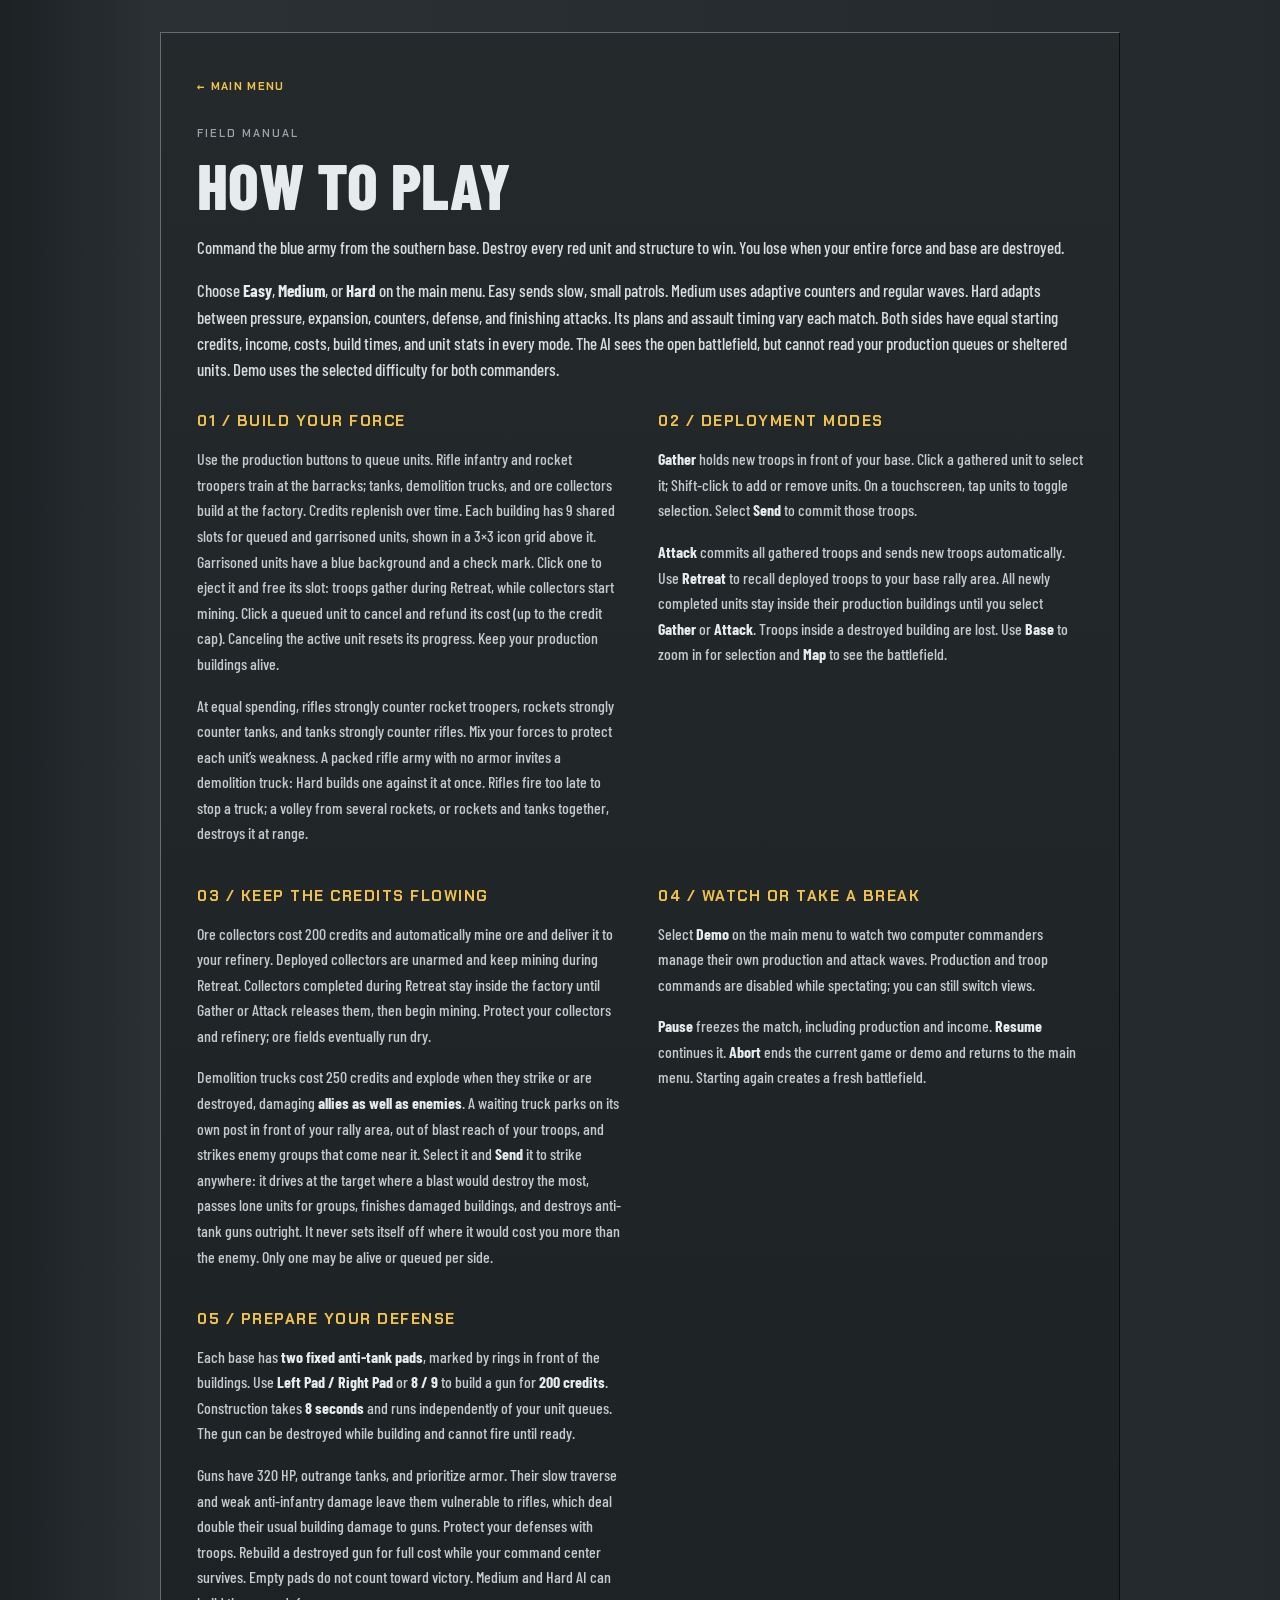
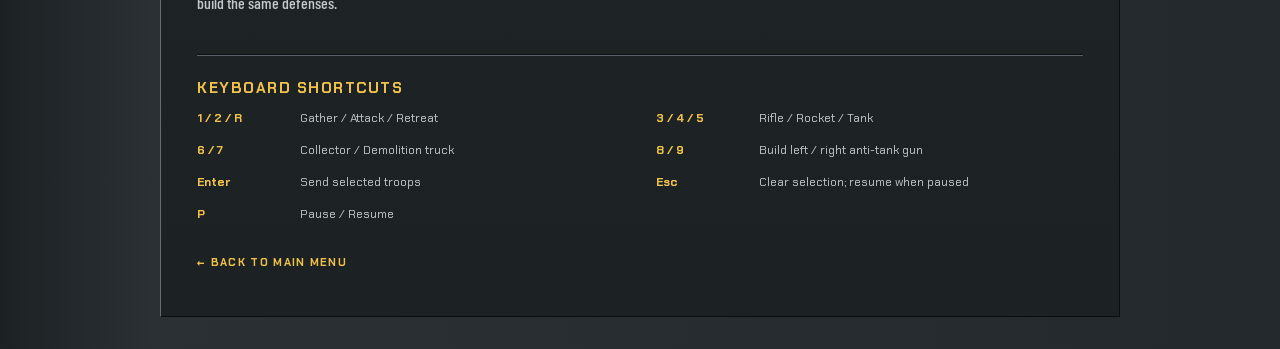
==== web/help.html @ acae5844 "Add demolition trucks and rework AI, rendering, and docs Add demolition truck logic and a truck benc" ====
<!doctype html>
<html lang="en" class="help-document">
<head>
  <meta charset="utf-8">
  <meta name="viewport" content="width=device-width, initial-scale=1">
  <meta name="theme-color" content="#0b0d0e">
  <title>How to Play — Lower Base</title>
  <link rel="icon" href="data:,">
  <link rel="preconnect" href="https://fonts.googleapis.com">
  <link rel="preconnect" href="https://fonts.gstatic.com" crossorigin>
  <link href="https://fonts.googleapis.com/css2?family=Barlow+Condensed:wght@500;600;700;800&family=Chakra+Petch:wght@500;600;700&display=swap" rel="stylesheet">
  <link rel="stylesheet" href="./style.css">
</head>
<body class="help-page">
  <main class="front-screen help-screen">
    <article class="help-card">
      <a class="back-link" href="./index.html">← MAIN MENU</a>
      <p class="eyebrow">FIELD MANUAL</p>
      <h1>HOW TO PLAY</h1>
      <p class="menu-intro">Command the blue army from the southern base. Destroy every red unit and structure to win. You lose when your entire force and base are destroyed.</p>
      <p class="menu-intro">Choose <strong>Easy</strong>, <strong>Medium</strong>, or <strong>Hard</strong> on the main menu. Easy sends slow, small patrols. Medium uses adaptive counters and regular waves. Hard adapts between pressure, expansion, counters, defense, and finishing attacks. Its plans and assault timing vary each match. Both sides have equal starting credits, income, costs, build times, and unit stats in every mode. The AI sees the open battlefield, but cannot read your production queues or sheltered units. Demo uses the selected difficulty for both commanders.</p>
      <div class="help-grid">
        <section><h2>01 / BUILD YOUR FORCE</h2><p>Use the production buttons to queue units. Rifle infantry and rocket troopers train at the barracks; tanks, demolition trucks, and ore collectors build at the factory. Credits replenish over time. Each building has 9 shared slots for queued and garrisoned units, shown in a 3×3 icon grid above it. Garrisoned units have a blue background and a check mark. Click one to eject it and free its slot: troops gather during Retreat, while collectors start mining. Click a queued unit to cancel and refund its cost (up to the credit cap). Canceling the active unit resets its progress. Keep your production buildings alive.</p><p>At equal spending, rifles strongly counter rocket troopers, rockets strongly counter tanks, and tanks strongly counter rifles. Mix your forces to protect each unit’s weakness. A packed rifle army with no armor invites a demolition truck: Hard builds one against it at once. Rifles fire too late to stop a truck; a volley from several rockets, or rockets and tanks together, destroys it at range.</p></section>
        <section><h2>02 / DEPLOYMENT MODES</h2><p><strong>Gather</strong> holds new troops in front of your base. Click a gathered unit to select it; Shift-click to add or remove units. On a touchscreen, tap units to toggle selection. Select <strong>Send</strong> to commit those troops.</p><p><strong>Attack</strong> commits all gathered troops and sends new troops automatically. Use <strong>Retreat</strong> to recall deployed troops to your base rally area. All newly completed units stay inside their production buildings until you select <strong>Gather</strong> or <strong>Attack</strong>. Troops inside a destroyed building are lost. Use <strong>Base</strong> to zoom in for selection and <strong>Map</strong> to see the battlefield.</p></section>
        <section><h2>03 / KEEP THE CREDITS FLOWING</h2><p>Ore collectors cost 200 credits and automatically mine ore and deliver it to your refinery. Deployed collectors are unarmed and keep mining during Retreat. Collectors completed during Retreat stay inside the factory until Gather or Attack releases them, then begin mining. Protect your collectors and refinery; ore fields eventually run dry.</p><p>Demolition trucks cost 250 credits and explode when they strike or are destroyed, damaging <strong>allies as well as enemies</strong>. A waiting truck parks on its own post in front of your rally area, out of blast reach of your troops, and strikes enemy groups that come near it. Select it and <strong>Send</strong> it to strike anywhere: it drives at the target where a blast would destroy the most, passes lone units for groups, finishes damaged buildings, and destroys anti-tank guns outright. It never sets itself off where it would cost you more than the enemy. Only one may be alive or queued per side.</p></section>
        <section><h2>04 / WATCH OR TAKE A BREAK</h2><p>Select <strong>Demo</strong> on the main menu to watch two computer commanders manage their own production and attack waves. Production and troop commands are disabled while spectating; you can still switch views.</p><p><strong>Pause</strong> freezes the match, including production and income. <strong>Resume</strong> continues it. <strong>Abort</strong> ends the current game or demo and returns to the main menu. Starting again creates a fresh battlefield.</p></section>
        <section><h2>05 / PREPARE YOUR DEFENSE</h2><p>Each base has <strong>two fixed anti-tank pads</strong>, marked by rings in front of the buildings. Use <strong>Left Pad / Right Pad</strong> or <strong>8 / 9</strong> to build a gun for <strong>200 credits</strong>. Construction takes <strong>8 seconds</strong> and runs independently of your unit queues. The gun can be destroyed while building and cannot fire until ready.</p><p>Guns have 320 HP, outrange tanks, and prioritize armor. Their slow traverse and weak anti-infantry damage leave them vulnerable to rifles, which deal double their usual building damage to guns. Protect your defenses with troops. Rebuild a destroyed gun for full cost while your command center survives. Empty pads do not count toward victory. Medium and Hard AI can build the same defenses.</p></section>
      </div>
      <section class="shortcut-section"><h2>KEYBOARD SHORTCUTS</h2><dl class="shortcuts">
        <div><dt>1 / 2 / R</dt><dd>Gather / Attack / Retreat</dd></div>
        <div><dt>3 / 4 / 5</dt><dd>Rifle / Rocket / Tank</dd></div>
        <div><dt>6 / 7</dt><dd>Collector / Demolition truck</dd></div>
        <div><dt>8 / 9</dt><dd>Build left / right anti-tank gun</dd></div>
        <div><dt>Enter</dt><dd>Send selected troops</dd></div>
        <div><dt>Esc</dt><dd>Clear selection; resume when paused</dd></div>
        <div><dt>P</dt><dd>Pause / Resume</dd></div>
      </dl></section>
      <a class="back-link" href="./index.html">← BACK TO MAIN MENU</a>
    </article>
  </main>
</body>
</html>
---- web/style.css ----
/* Lower Base — gunmetal command HUD.
   Bevelled steel controls, inset readouts, gold for active and credits, red for attack. */
:root{
  --ink:#e8ebed;--ink-2:#d7dcdf;--muted:#9aa3a8;--dim:#8d979c;
  --void:#0b0d0e;--well:#0d1012;--steel-hi:#646d73;--steel-lo:#59626a;
  --steel-top:#353b40;--steel-bottom:#24292c;
  --gold:#f0c24b;--gold-hi:#ffe59a;--gold-deep:#6b5520;
  --red:#c8261b;--red-hi:#ff6a55;--red-text:#ff7a6b;
  --blue:#4a8be6;--blue-text:#7fb0ff;--green:#56e06a;
  --side:linear-gradient(90deg,#1c2124,#2a3034 12%,#24292d);
  font-family:'Chakra Petch',system-ui,sans-serif;color:var(--ink);background:var(--void);font-synthesis:none;
}
*{box-sizing:border-box}
html,body{margin:0;min-width:320px;background:var(--void)}
button{font:inherit;color:inherit;cursor:pointer}
button:focus-visible,a:focus-visible{outline:2px solid var(--gold);outline-offset:2px}
[hidden]{display:none!important}
.hidden{display:none}

/* Shared surfaces */
.bevel{border:1px solid;border-color:var(--steel-hi) var(--void) var(--void) var(--steel-hi);background:linear-gradient(var(--steel-top),var(--steel-bottom));color:var(--ink-2)}
.inset{border:1px solid;border-color:var(--void) var(--steel-lo) var(--steel-lo) var(--void);background:var(--well)}
.bevel:not(:disabled):hover{border-color:var(--gold) var(--gold-deep) var(--gold-deep) var(--gold);color:var(--gold-hi)}
.bevel:disabled{opacity:.45;cursor:default}
.brand-mark{display:grid;place-items:center;width:56px;height:56px;background:var(--red);clip-path:polygon(50% 0,100% 25%,100% 75%,50% 100%,0 75%,0 25%);box-shadow:inset 0 0 0 3px #7a1710;font:800 30px/1 'Barlow Condensed',sans-serif;color:#1a0605}
.eyebrow{margin:0;font:600 11px/1 'Chakra Petch',sans-serif;letter-spacing:.18em;color:var(--muted)}

/* ---------- Main menu ---------- */
#main-menu{height:100dvh;display:grid;grid-template-columns:minmax(0,1fr) 360px;overflow:hidden}
.menu-art{position:relative;overflow:hidden;min-height:0}
.menu-art-field{position:absolute;inset:0;width:100%;height:100%}
.menu-title{position:absolute;left:72px;bottom:80px}
.menu-mark{width:64px;height:64px;font-size:32px;margin-bottom:20px;box-shadow:none}
.menu-title h1{margin:0;font:800 clamp(84px,10vw,132px)/.82 'Barlow Condensed',sans-serif;letter-spacing:.01em;color:var(--ink)}
.menu-title h1 span{color:var(--red)}
.menu-panel{padding:40px 24px;display:flex;flex-direction:column;justify-content:center;gap:10px;background:var(--side);border-left:2px solid var(--void);box-shadow:inset 1px 0 0 var(--steel-lo);overflow-y:auto}
.difficulty-picker{border:0;margin:0 0 14px;padding:0;min-width:0}
.difficulty-picker legend{padding:0;margin-bottom:8px;font:600 11px/1 'Chakra Petch',sans-serif;letter-spacing:.18em;color:var(--muted)}
.difficulty-options{display:flex;gap:4px}
.difficulty-options label{position:relative;flex:1;cursor:pointer}
.difficulty-options input{position:absolute;inset:0;z-index:1;width:100%;height:100%;margin:0;opacity:0;cursor:pointer}
.difficulty-options span{display:grid;place-items:center;height:44px;border:1px solid var(--void);background:#14181a;color:#b7bfc4;font:700 13px/1 'Chakra Petch',sans-serif;letter-spacing:.12em}
.difficulty-options input:checked+span{border-color:var(--gold);background:#2d2817;color:var(--gold-hi)}
.difficulty-options input:focus-visible+span{outline:2px solid var(--gold);outline-offset:2px}
.difficulty-options label:hover span{color:var(--gold-hi)}
#difficulty-description{min-height:36px;margin:10px 0 4px;font:500 15px/1.35 'Barlow Condensed',sans-serif;letter-spacing:.02em;color:var(--ink-2)}
#difficulty-fairness{margin:0;font-size:11px;line-height:1.5;color:var(--muted)}
.menu-actions{display:grid;gap:10px}
.menu-actions button,.menu-actions a{display:flex;align-items:center;justify-content:space-between;width:100%;height:56px;padding:0 20px;color:var(--ink);text-decoration:none;font:700 18px/1 'Chakra Petch',sans-serif;letter-spacing:.14em}
.menu-actions small{font:600 11px/1 'Chakra Petch',sans-serif;letter-spacing:.1em;color:var(--muted)}
.menu-secondary{display:grid;gap:10px}
.primary-action{border-color:var(--red-hi) #5a130e #5a130e var(--red-hi)!important;background:linear-gradient(#a3261b,#5c140e)!important;color:#fff!important}
.primary-action small{color:#ffd0c8!important}
.primary-action:not(:disabled):hover{filter:brightness(1.12)}
.menu-actions .primary-action{height:68px;font-size:22px}
.menu-actions button:disabled{cursor:wait}
.menu-status{min-height:16px;margin:12px 0 0;font-size:11px;letter-spacing:.08em;color:var(--muted)}

/* ---------- In-game HUD: desktop ---------- */
#app{height:100dvh;display:grid;overflow:hidden;background:var(--side);
  grid-template-columns:minmax(0,1fr) 8px 192px 8px;
  grid-template-rows:auto auto auto auto auto auto minmax(0,1fr);
  grid-template-areas:"field . top ." "field . radar ." "field . forces ." "field . credits ." "field . build ." "field . econ ." "field . emblem .";
  row-gap:8px}
.battlefield{grid-area:field;grid-row:1/-1;position:relative;min-width:0;min-height:0;overflow:hidden;background:#39402f;border-right:2px solid var(--void);box-shadow:1px 0 0 var(--steel-lo)}
.battlefield canvas{display:block;width:100%;height:100%}
#scene{position:absolute;inset:0}
.scene-vignette{position:absolute;inset:0;pointer-events:none;box-shadow:inset 0 0 80px rgba(0,0,0,.5)}
.hud-status,.spectator-note{position:absolute;z-index:3;left:20px;top:16px;margin:0;padding:6px 10px;background:rgba(8,10,11,.72);border-left:3px solid var(--gold);font:700 13px/1 'Chakra Petch',sans-serif;letter-spacing:.14em;color:var(--gold-hi);pointer-events:none}
.spectator-note span{display:block;margin-top:5px;font:500 11px/1.4 'Chakra Petch',sans-serif;letter-spacing:.02em;color:var(--muted)}
.hud-status:not([hidden])~.spectator-note{top:52px}

.sidebar-top{grid-area:top;display:flex;gap:4px;margin-top:6px}
.sidebar-top button{height:28px}
.icon-button{width:44px;flex:none;display:grid;place-items:center}
#abort{flex:1;font:700 11px/1 'Chakra Petch',sans-serif;letter-spacing:.14em}

.radar{grid-area:radar;position:relative;height:180px;box-shadow:inset 0 0 0 3px #1a1f22}
.radar canvas{display:block;width:100%;height:100%}
.view-switch{position:absolute;right:4px;bottom:4px;display:flex;gap:2px}
.view-switch button{height:22px;padding:0 7px;border:1px solid var(--steel-lo);background:#14181a;color:#b7bfc4;font:700 10px/1 'Chakra Petch',sans-serif;letter-spacing:.1em}
.view-switch button.active{border-color:var(--gold);background:#2d2817;color:var(--gold-hi)}
.view-switch button:not(.active):hover{color:var(--gold-hi)}

.forces{grid-area:forces;display:grid;grid-template-columns:28px minmax(0,1fr) 22px;align-items:center;gap:4px 6px}
.force-count{font:700 16px/1 'Barlow Condensed',sans-serif;text-align:right}
.force-count.friendly{color:var(--blue-text)}.force-count.hostile{color:var(--red-text)}
.force-bar{height:8px}
.force-bar span{display:block;height:100%;width:100%;background:var(--blue)}
.force-bar.hostile span{background:#d4342a}
.force-structures{font:600 12px/1 'Barlow Condensed',sans-serif;color:var(--muted)}

.credits-row{grid-area:credits;height:44px;padding:0 10px;display:flex;align-items:center;justify-content:space-between}
.credits{display:flex;align-items:center;gap:6px;color:var(--gold)}
#credits{font:700 28px/1 'Barlow Condensed',sans-serif;letter-spacing:.03em}
#clock{font:600 13px/1 'Barlow Condensed',sans-serif;letter-spacing:.06em;color:var(--muted)}

/* Build cameos */
.build-grid{grid-area:build;display:grid;grid-template-columns:repeat(2,minmax(0,1fr));gap:4px}
.cameo{position:relative;height:84px;padding:0;border:1px solid;border-color:var(--void) var(--steel-lo) var(--steel-lo) var(--void);background:radial-gradient(circle at 50% 40%,#1e262b,#0b0e10 75%);color:var(--ink);overflow:hidden;touch-action:manipulation}
.cameo:not(:disabled):hover{border-color:var(--gold)}
.cameo:not(:disabled):active{transform:translateY(1px)}
.cameo:disabled{cursor:default}
.cameo:disabled .cameo-icon{filter:grayscale(.7) brightness(.55)}
.cameo:disabled .cameo-name,.cameo:disabled .cameo-cost{opacity:.55}
.cameo-icon{position:absolute;left:50%;top:8px;width:48px;height:48px;margin-left:-24px;filter:drop-shadow(2px 2px 0 #050708)}
.cameo-name{position:absolute;left:5px;bottom:4px;font:700 11px/1 'Chakra Petch',sans-serif;letter-spacing:.06em}
.cameo-cost{position:absolute;right:5px;bottom:4px;font:700 13px/1 'Barlow Condensed',sans-serif;color:var(--gold)}
.cameo-key{position:absolute;left:5px;top:4px;font:600 10px/1 'Chakra Petch',sans-serif;color:var(--muted)}
.cameo-badge{position:absolute;right:4px;top:4px;min-width:18px;height:18px;padding:0 4px;background:var(--red);color:#fff;font:700 12px/18px 'Barlow Condensed',sans-serif;text-align:center}
.cameo-flag{position:absolute;right:4px;top:4px;font:700 10px/1 'Chakra Petch',sans-serif;letter-spacing:.04em;color:var(--red-text)}
.cameo-badge:not([hidden])+.cameo-flag{top:26px}
.cameo-progress{position:absolute;inset:0;display:none;background:conic-gradient(transparent 0 calc(var(--progress,0) * 100%),rgba(5,7,8,.72) 0 100%);pointer-events:none}
.cameo.is-building .cameo-progress{display:block}
.cameo.is-building{border-color:var(--gold) var(--gold-deep) var(--gold-deep) var(--gold)}
.cameo.online .cameo-cost{font:700 10px/1 'Chakra Petch',sans-serif;letter-spacing:.08em;color:var(--green)}
.cameo.online:disabled .cameo-icon{filter:drop-shadow(2px 2px 0 #050708)}
.cameo.online:disabled .cameo-name,.cameo.online:disabled .cameo-cost,.cameo.is-building:disabled .cameo-name,.cameo.is-building:disabled .cameo-cost{opacity:1}
.cameo-blank{height:84px;background:repeating-linear-gradient(135deg,#0d1012 0 6px,#14181b 6px 12px)}

.economy{grid-area:econ;margin:0;font:600 10px/1.4 'Chakra Petch',sans-serif;letter-spacing:.06em;color:var(--muted)}
.emblem{grid-area:emblem;min-height:0;margin:0 -8px;display:flex;flex-direction:column;align-items:center;justify-content:center;gap:10px;overflow:hidden;border-top:1px solid var(--void);box-shadow:inset 0 1px 0 var(--steel-lo);background:repeating-linear-gradient(0deg,#22272a 0 3px,#1a1e21 3px 6px)}
.match-label{font:600 10px/1 'Chakra Petch',sans-serif;letter-spacing:.14em;color:var(--muted);text-align:center}

/* Orders bar floats over the bottom of the battlefield */
.orders-bar{grid-area:field;align-self:end;justify-self:center;z-index:3;margin-bottom:16px;display:flex;align-items:center;gap:4px;padding:4px;box-shadow:0 6px 24px rgba(0,0,0,.55)}
.orders-bar:hover{border-color:var(--steel-hi) var(--void) var(--void) var(--steel-hi)}
.mode-switch{display:flex;gap:4px}
.cmd{height:44px;padding:0 16px;display:flex;align-items:center;justify-content:center;gap:8px;font:700 14px/1 'Chakra Petch',sans-serif;letter-spacing:.08em;touch-action:manipulation}
.cmd small{font:600 10px/1 'Chakra Petch',sans-serif;color:var(--dim)}
.cmd.active{border-color:var(--gold) var(--gold-deep) var(--gold-deep) var(--gold);background:linear-gradient(#4a4128,#2d2817);color:var(--gold-hi)}
.cmd.atk.active{border-color:var(--red-hi) #5a130e #5a130e var(--red-hi);background:linear-gradient(#7a1d15,#47110c);color:#fff}
.cmd.active:disabled{opacity:.7}
.cmd.send:not(:disabled){padding:0 20px;border-color:var(--red-hi) #5a130e #5a130e var(--red-hi);background:linear-gradient(#7a1d15,#47110c);color:#fff}
.cmd.send:not(:disabled) small{color:#ffb4a8}
.cmd.send:not(:disabled):hover{filter:brightness(1.15);color:#fff}
.orders-sep{width:1px;height:32px;margin:0 6px;background:var(--void);box-shadow:1px 0 0 var(--steel-lo)}
.selection-count{height:42px;min-width:56px;padding:0 10px;display:flex;align-items:center;justify-content:center;gap:6px;color:var(--green)}
#selected-count{font:700 22px/1 'Barlow Condensed',sans-serif}

/* Demo: no commands to give */
.demo-mode .orders-bar{display:none}
.demo-mode .build-grid{opacity:.6}

/* Overlays */
.overlay{position:absolute;z-index:5;inset:0;display:grid;place-items:center;padding:16px;overflow-y:auto;background:rgba(8,10,11,.78);text-align:center}
.overlay.hidden{display:none}
.overlay-card,.pause-card{width:min(100%,340px);padding:28px;display:grid;gap:10px;border:1px solid;border-color:var(--steel-hi) var(--void) var(--void) var(--steel-hi);background:var(--side);box-shadow:0 24px 80px rgba(0,0,0,.6)}
.overlay-card h2{margin:0 0 8px;font:800 56px/.9 'Barlow Condensed',sans-serif;letter-spacing:.03em;color:var(--ink)}
.overlay-card button{height:52px;font:700 16px/1 'Chakra Petch',sans-serif;letter-spacing:.14em}
.pause-screen{position:fixed;inset:0;z-index:20;display:grid;place-items:center;padding:20px;overflow-y:auto;background:rgba(8,10,11,.86)}
.pause-card{text-align:left}
.pause-card h2{margin:4px 0 12px;font:800 64px/1 'Barlow Condensed',sans-serif;color:var(--ink)}
#debug-actions{display:grid;gap:8px}
#debug-actions button{height:44px;border:1px solid;border-color:var(--steel-hi) var(--void) var(--void) var(--steel-hi);background:linear-gradient(var(--steel-top),var(--steel-bottom));color:var(--ink-2);font:700 12px/1 'Chakra Petch',sans-serif;letter-spacing:.1em}
#debug-status{font-size:11px;line-height:1.5;margin:4px 0 0;color:var(--muted)}#debug-status:empty{display:none}
#debug-copy-fallback{width:100%;resize:vertical;font:10px/1.4 monospace;background:var(--well);color:var(--ink);border:1px solid var(--steel-lo)}

/* Production queues anchored to their buildings, in reading order. */
.building-queues{position:absolute;inset:0;z-index:2;pointer-events:none}
.building-queue{position:absolute;display:grid;grid-template-columns:repeat(3,28px);gap:3px;transform:translate(-50%,calc(-100% - 6px))}
.queue-unit{position:relative;width:28px;height:28px;padding:4px;border:1px solid;border-color:var(--steel-hi) var(--void) var(--void) var(--steel-hi);background:linear-gradient(#353b40ee,#1d2225ee);color:var(--ink);box-shadow:0 2px 4px #0006;pointer-events:auto;touch-action:manipulation;overflow:hidden}
.queue-unit svg{display:block;width:100%;height:100%;fill:none;stroke:currentColor;stroke-width:1.8;stroke-linecap:round;stroke-linejoin:round;pointer-events:none}
.queue-unit.is-building{border-color:var(--gold) var(--gold-deep) var(--gold-deep) var(--gold);color:var(--gold-hi);background:linear-gradient(#4a4128ee,#2d2817ee)}
.queue-unit.is-garrisoned{border-color:#9bc6ff #1f3554 #1f3554 #9bc6ff;color:#f1f7ff;background:#2c4f80}
.queue-unit.is-garrisoned::after{content:'✓';position:absolute;right:1px;bottom:0;font:700 9px/1 sans-serif;color:#e1f3ff;pointer-events:none}
.queue-unit:not(:disabled):hover,.queue-unit:focus-visible{border-color:var(--red-hi);background:#5c140e;color:#fff}
.queue-unit.is-garrisoned:not(:disabled):hover,.queue-unit.is-garrisoned:focus-visible{border-color:#c3e3ff;background:#427bc7;color:#fff}
.queue-unit:not(:disabled):active{transform:scale(.94)}
.queue-unit:disabled{cursor:default}
.queue-progress{display:none;position:absolute;bottom:1px;left:2px;right:2px;height:3px;background:var(--gold);transform:scaleX(var(--progress,0));transform-origin:left}
.is-building .queue-progress{display:block}

/* Shorter desktop windows: tighten the sidebar so every cameo stays on screen. */
@media (min-width:701px) and (max-height:820px){
  #app{row-gap:6px}
  .radar{height:140px}
  .cameo,.cameo-blank{height:70px}
  .cameo-icon{top:5px;width:40px;height:40px;margin-left:-20px}
}
@media (min-width:701px) and (max-height:680px){
  .radar{height:112px}
  .cameo,.cameo-blank{height:60px}
  .cameo-icon{top:4px;width:34px;height:34px;margin-left:-17px}
  .economy{display:none}
  .credits-row{height:36px}#credits{font-size:24px}
}

/* ---------- Phone portrait: header, map, orders, scrolling cameo strip ---------- */
@media (max-width:700px){
  html,body{height:100%;overflow:hidden}
  #main-menu{grid-template-columns:none;grid-template-rows:minmax(0,1fr) auto}
  .menu-title{left:24px;bottom:28px}
  .menu-mark{width:44px;height:44px;font-size:22px;margin-bottom:14px}
  .menu-title h1{font-size:84px}
  .menu-panel{padding:16px 16px max(24px,env(safe-area-inset-bottom));gap:8px;border-left:0;border-top:2px solid var(--void);box-shadow:inset 0 1px 0 var(--steel-lo);background:linear-gradient(#2a3034,#1c2124)}
  .difficulty-picker{margin-bottom:6px}
  #difficulty-description{min-height:0;font-size:14px;margin:8px 0 2px}
  #difficulty-fairness{display:none}
  .menu-actions{gap:8px}
  .menu-actions button,.menu-actions a{height:54px;padding:0 18px;font-size:16px}
  .menu-actions .primary-action{height:62px;font-size:20px}
  .menu-secondary{grid-template-columns:repeat(2,minmax(0,1fr));gap:8px}
  .menu-secondary button,.menu-secondary a{justify-content:center}
  .menu-secondary small{display:none}
  .menu-status{margin-top:4px}

  #app{background:linear-gradient(#2a3034,#1c2124);
    grid-template-columns:44px auto minmax(0,1fr) auto;
    grid-template-rows:44px minmax(0,1fr) auto auto;
    grid-template-areas:"top credits forces clock" "field field field field" "orders orders orders orders" "build build build build";
    row-gap:0}
  .battlefield{grid-row:2;border-right:0;box-shadow:none;border-top:1px solid var(--void);border-bottom:2px solid var(--void)}
  .battlefield canvas{touch-action:none}
  .scene-vignette{box-shadow:inset 0 0 40px rgba(0,0,0,.45)}
  .hud-status,.spectator-note{left:8px;top:8px;padding:5px 8px;font-size:11px;letter-spacing:.12em}
  .hud-status:not([hidden])~.spectator-note{top:40px}
  .sidebar-top{margin:0}
  .sidebar-top .icon-button{height:44px;border-width:0 1px 0 0}
  #abort{display:none}
  .credits-row{display:contents}
  .credits{grid-area:credits;padding:0 8px}
  #credits{font-size:24px}
  #clock{grid-area:clock;align-self:center;padding:0 12px 0 10px;font-size:15px}
  .forces{grid-area:forces;display:flex;justify-content:flex-end;align-items:center;gap:10px}
  .force-bar,.force-structures{display:none}
  .force-count{font-size:15px}
  .radar{grid-area:field;justify-self:end;align-self:start;z-index:3;width:104px;height:96px;margin:8px 8px 0 0;box-shadow:0 4px 16px rgba(0,0,0,.5),inset 0 0 0 2px #1a1f22}
  .view-switch{top:calc(100% + 4px);bottom:auto;right:-1px;left:-1px}
  .view-switch button{flex:1;height:32px;font-size:11px;background:linear-gradient(var(--steel-top),var(--steel-bottom));border-color:var(--steel-hi) var(--void) var(--void) var(--steel-hi)}
  .view-switch button.active{background:#2d2817;border-color:var(--gold)}
  .orders-bar{grid-area:orders;justify-self:stretch;margin:0;padding:6px 6px 0;display:grid;grid-template-columns:repeat(3,minmax(0,1fr)) auto minmax(0,1.25fr);border:0;background:none;box-shadow:none}
  .mode-switch{display:contents}
  .orders-sep{display:none}
  .cmd{height:50px;padding:0;font-size:13px;letter-spacing:.06em}
  .cmd small{display:none}
  .cmd.send:not(:disabled){padding:0}
  .selection-count{height:50px;min-width:44px;padding:0 6px}
  #selected-count{font-size:20px}
  .build-grid{grid-area:build;display:flex;gap:4px;padding:6px 6px max(22px,env(safe-area-inset-bottom));overflow-x:auto;scrollbar-width:none;overscroll-behavior-x:contain}
  .build-grid::-webkit-scrollbar{display:none}
  .cameo{flex:none;width:76px;height:76px}
  .cameo-icon{top:6px;width:40px;height:40px;margin-left:-20px}
  .cameo-name{left:4px;font-size:10px;letter-spacing:0}
  .cameo-cost{right:4px;font-size:12px}
  .cameo-key,.cameo-blank,.economy,.emblem{display:none}
  .demo-mode .build-grid{display:none}
}

/* ---------- Phone landscape: map left with overlays, narrow cameo sidebar ---------- */
@media (max-height:520px) and (orientation:landscape){
  html,body{height:100%;overflow:hidden}
  #main-menu{grid-template-columns:minmax(0,1fr) 300px;grid-template-rows:none}
  .menu-title{left:28px;bottom:24px}
  .menu-title h1{font-size:72px}
  .menu-mark{display:none}
  .menu-panel{padding:12px 16px;gap:6px;border-top:0;border-left:2px solid var(--void);box-shadow:inset 1px 0 0 var(--steel-lo);background:var(--side)}
  .difficulty-picker{margin-bottom:4px}
  #difficulty-description{min-height:0;font-size:13px;margin:6px 0 0}
  #difficulty-fairness{display:none}
  .menu-actions{gap:6px}
  .menu-actions button,.menu-actions a{height:44px;font-size:15px}
  .menu-actions .primary-action{height:50px;font-size:18px}
  .menu-secondary{grid-template-columns:repeat(2,minmax(0,1fr));gap:6px}
  .menu-secondary button,.menu-secondary a{justify-content:center}
  .menu-secondary small{display:none}

  #app{background:var(--side);
    grid-template-columns:minmax(0,1fr) 6px 164px 6px;
    grid-template-rows:auto auto auto minmax(0,1fr);
    grid-template-areas:"field . credits ." "field . forces ." "field . build ." "field . econ .";
    row-gap:6px}
  .battlefield{grid-row:1/-1;border-top:0;border-bottom:0;border-right:2px solid var(--void);box-shadow:1px 0 0 var(--steel-lo)}
  .hud-status,.spectator-note{left:160px;top:8px}
  .hud-status:not([hidden])~.spectator-note{top:40px}
  .sidebar-top{grid-area:field;justify-self:start;align-self:start;z-index:3;margin:8px 0 0 8px}
  .sidebar-top .icon-button{height:44px;border-width:1px}
  #abort{display:none}
  .radar{grid-area:field;justify-self:start;align-self:start;z-index:3;width:96px;height:80px;margin:8px 0 0 58px;box-shadow:0 4px 16px rgba(0,0,0,.5)}
  .view-switch{top:calc(100% + 4px);bottom:auto;left:-1px;right:-1px}
  .view-switch button{flex:1;height:32px;font-size:11px;background:linear-gradient(var(--steel-top),var(--steel-bottom));border-color:var(--steel-hi) var(--void) var(--void) var(--steel-hi)}
  .view-switch button.active{background:#2d2817;border-color:var(--gold)}
  .credits-row{display:flex;grid-area:credits;height:36px;margin-top:6px;padding:0 8px}
  .credits{padding:0}
  #credits{font-size:22px}
  #clock{padding:0;font-size:13px}
  .forces{display:flex;justify-content:flex-start;align-items:center;gap:10px;grid-area:forces}
  .force-bar,.force-structures{display:none}
  .force-count{font-size:14px}
  .orders-bar{grid-area:field;align-self:end;justify-self:start;margin:0 0 8px 8px;padding:3px;display:flex;border:1px solid;border-color:var(--steel-hi) var(--void) var(--void) var(--steel-hi);background:linear-gradient(var(--steel-top),var(--steel-bottom));box-shadow:0 6px 20px rgba(0,0,0,.55)}
  .mode-switch{display:flex}
  .orders-sep{display:none}
  .cmd{height:44px;padding:0 12px;font-size:13px;letter-spacing:.06em}
  .cmd small{display:none}
  .cmd.send:not(:disabled){padding:0 14px}
  .selection-count{height:44px;min-width:44px;padding:0 6px}
  #selected-count{font-size:19px}
  .build-grid{grid-area:build;display:grid;grid-template-columns:repeat(2,minmax(0,1fr));gap:4px;padding:0;overflow:visible}
  .cameo{width:auto;height:64px}
  .cameo-blank{display:block;height:64px}
  .cameo-icon{top:4px;width:36px;height:36px;margin-left:-18px}
  .cameo-name{left:4px;font-size:10px;letter-spacing:0}
  .cameo-cost{right:4px;font-size:12px}
  .cameo-key,.economy,.emblem{display:none}
  .demo-mode .build-grid{display:grid}
}

/* ---------- Field manual ---------- */
.help-document,.help-page{height:auto;overflow:auto}
.help-screen{display:block;min-height:100dvh;padding:32px 20px;background:var(--side)}
.help-card{max-width:960px;margin:0 auto;padding:36px;border:1px solid;border-color:var(--steel-hi) var(--void) var(--void) var(--steel-hi);background:linear-gradient(#24292c,#1c2124)}
.back-link{display:inline-block;padding:12px 0;color:var(--gold);font:700 11px/1 'Chakra Petch',sans-serif;letter-spacing:.12em;text-decoration:none}
.back-link:hover{color:var(--gold-hi)}
.help-card>.eyebrow{margin-top:24px}
.help-card h1{margin:14px 0;font:800 64px/1 'Barlow Condensed',sans-serif;color:var(--ink)}
.help-card .menu-intro{font:500 17px/1.55 'Barlow Condensed',sans-serif;color:var(--ink-2)}
.help-card h2{font:700 15px/1.2 'Chakra Petch',sans-serif;letter-spacing:.1em;color:var(--gold)}
.help-card strong{color:var(--ink)}
.help-grid{display:grid;grid-template-columns:1fr 1fr;gap:12px 36px}
.help-grid p{font:500 16px/1.6 'Barlow Condensed',sans-serif;color:#c3c9cc}
.shortcut-section{border-top:1px solid var(--void);box-shadow:inset 0 1px 0 var(--steel-lo);margin:22px 0;padding-top:12px}
.shortcuts{display:grid;grid-template-columns:1fr 1fr;gap:14px 32px;font-size:12px;line-height:1.5}
.shortcuts div{display:grid;grid-template-columns:95px 1fr;gap:8px}
.shortcuts dt{color:var(--gold);font-weight:700}
.shortcuts dd{margin:0;color:#c3c9cc}
@media (max-width:700px){
  html.help-document,body.help-page{height:auto;overflow:auto}
  .help-screen{padding:14px}
  .help-card{padding:20px}
  .help-card h1{font-size:44px}
  .help-grid,.shortcuts{grid-template-columns:1fr}
  .help-grid{gap:0}
}
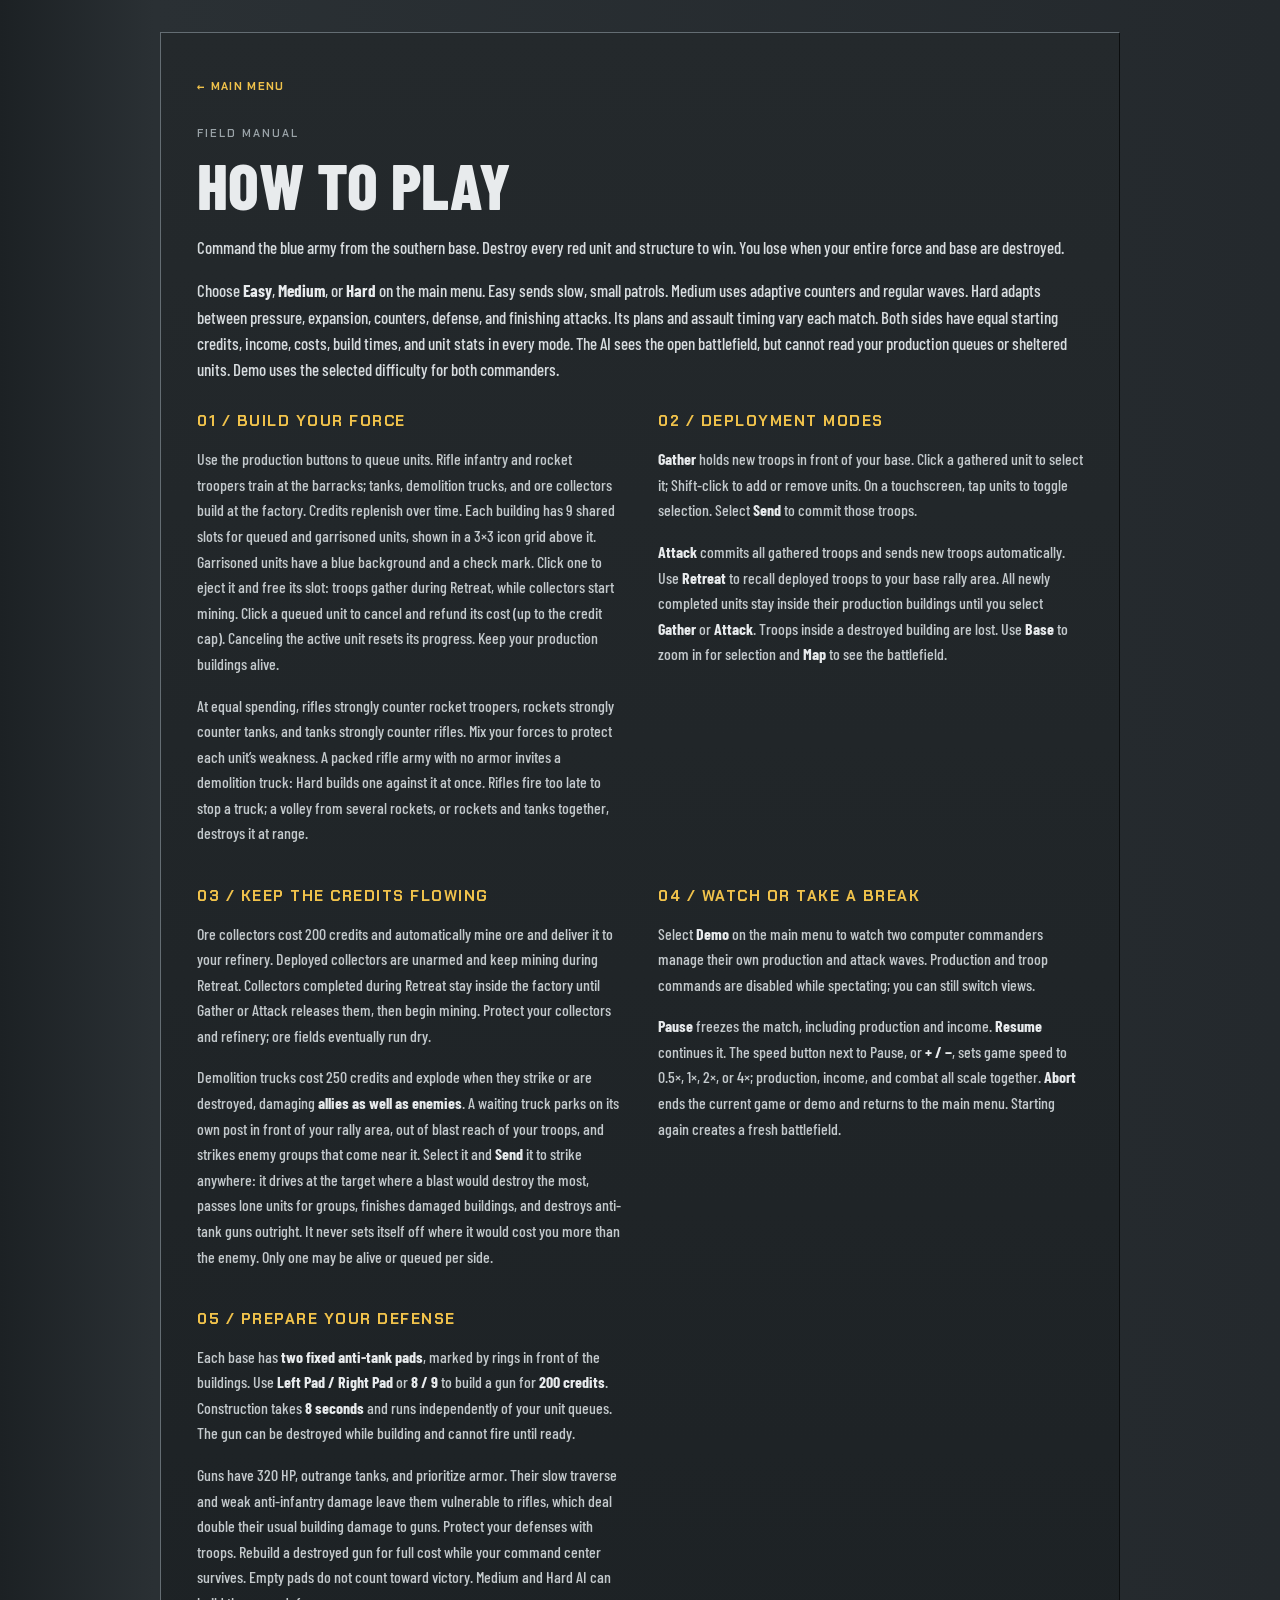
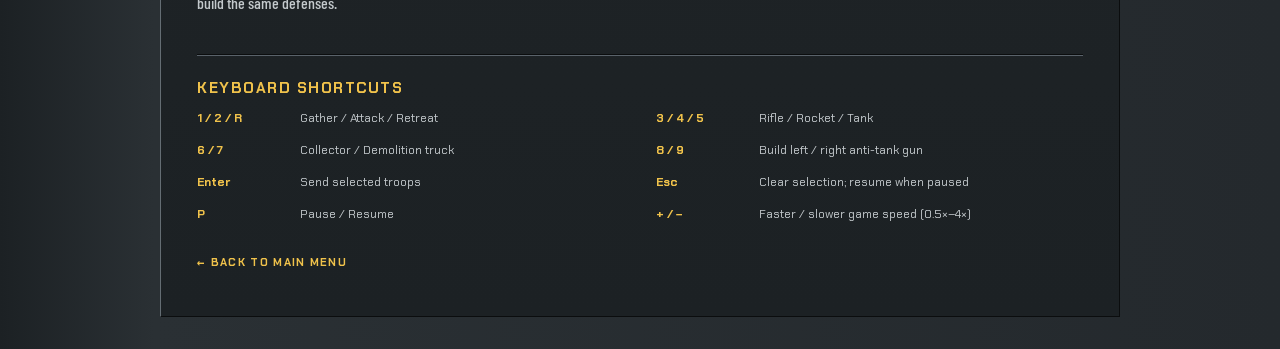
==== commit d269ff7b: "Add adjustable game speed controls" ====
--- a/web/help.html
+++ b/web/help.html
@@ -23,7 +23,7 @@
         <section><h2>01 / BUILD YOUR FORCE</h2><p>Use the production buttons to queue units. Rifle infantry and rocket troopers train at the barracks; tanks, demolition trucks, and ore collectors build at the factory. Credits replenish over time. Each building has 9 shared slots for queued and garrisoned units, shown in a 3×3 icon grid above it. Garrisoned units have a blue background and a check mark. Click one to eject it and free its slot: troops gather during Retreat, while collectors start mining. Click a queued unit to cancel and refund its cost (up to the credit cap). Canceling the active unit resets its progress. Keep your production buildings alive.</p><p>At equal spending, rifles strongly counter rocket troopers, rockets strongly counter tanks, and tanks strongly counter rifles. Mix your forces to protect each unit’s weakness. A packed rifle army with no armor invites a demolition truck: Hard builds one against it at once. Rifles fire too late to stop a truck; a volley from several rockets, or rockets and tanks together, destroys it at range.</p></section>
         <section><h2>02 / DEPLOYMENT MODES</h2><p><strong>Gather</strong> holds new troops in front of your base. Click a gathered unit to select it; Shift-click to add or remove units. On a touchscreen, tap units to toggle selection. Select <strong>Send</strong> to commit those troops.</p><p><strong>Attack</strong> commits all gathered troops and sends new troops automatically. Use <strong>Retreat</strong> to recall deployed troops to your base rally area. All newly completed units stay inside their production buildings until you select <strong>Gather</strong> or <strong>Attack</strong>. Troops inside a destroyed building are lost. Use <strong>Base</strong> to zoom in for selection and <strong>Map</strong> to see the battlefield.</p></section>
         <section><h2>03 / KEEP THE CREDITS FLOWING</h2><p>Ore collectors cost 200 credits and automatically mine ore and deliver it to your refinery. Deployed collectors are unarmed and keep mining during Retreat. Collectors completed during Retreat stay inside the factory until Gather or Attack releases them, then begin mining. Protect your collectors and refinery; ore fields eventually run dry.</p><p>Demolition trucks cost 250 credits and explode when they strike or are destroyed, damaging <strong>allies as well as enemies</strong>. A waiting truck parks on its own post in front of your rally area, out of blast reach of your troops, and strikes enemy groups that come near it. Select it and <strong>Send</strong> it to strike anywhere: it drives at the target where a blast would destroy the most, passes lone units for groups, finishes damaged buildings, and destroys anti-tank guns outright. It never sets itself off where it would cost you more than the enemy. Only one may be alive or queued per side.</p></section>
-        <section><h2>04 / WATCH OR TAKE A BREAK</h2><p>Select <strong>Demo</strong> on the main menu to watch two computer commanders manage their own production and attack waves. Production and troop commands are disabled while spectating; you can still switch views.</p><p><strong>Pause</strong> freezes the match, including production and income. <strong>Resume</strong> continues it. <strong>Abort</strong> ends the current game or demo and returns to the main menu. Starting again creates a fresh battlefield.</p></section>
+        <section><h2>04 / WATCH OR TAKE A BREAK</h2><p>Select <strong>Demo</strong> on the main menu to watch two computer commanders manage their own production and attack waves. Production and troop commands are disabled while spectating; you can still switch views.</p><p><strong>Pause</strong> freezes the match, including production and income. <strong>Resume</strong> continues it. The speed button next to Pause, or <strong>+ / −</strong>, sets game speed to 0.5×, 1×, 2×, or 4×; production, income, and combat all scale together. <strong>Abort</strong> ends the current game or demo and returns to the main menu. Starting again creates a fresh battlefield.</p></section>
         <section><h2>05 / PREPARE YOUR DEFENSE</h2><p>Each base has <strong>two fixed anti-tank pads</strong>, marked by rings in front of the buildings. Use <strong>Left Pad / Right Pad</strong> or <strong>8 / 9</strong> to build a gun for <strong>200 credits</strong>. Construction takes <strong>8 seconds</strong> and runs independently of your unit queues. The gun can be destroyed while building and cannot fire until ready.</p><p>Guns have 320 HP, outrange tanks, and prioritize armor. Their slow traverse and weak anti-infantry damage leave them vulnerable to rifles, which deal double their usual building damage to guns. Protect your defenses with troops. Rebuild a destroyed gun for full cost while your command center survives. Empty pads do not count toward victory. Medium and Hard AI can build the same defenses.</p></section>
       </div>
       <section class="shortcut-section"><h2>KEYBOARD SHORTCUTS</h2><dl class="shortcuts">
@@ -34,6 +34,7 @@
         <div><dt>Enter</dt><dd>Send selected troops</dd></div>
         <div><dt>Esc</dt><dd>Clear selection; resume when paused</dd></div>
         <div><dt>P</dt><dd>Pause / Resume</dd></div>
+        <div><dt>+ / −</dt><dd>Faster / slower game speed (0.5×–4×)</dd></div>
       </dl></section>
       <a class="back-link" href="./index.html">← BACK TO MAIN MENU</a>
     </article>
--- a/web/style.css
+++ b/web/style.css
@@ -73,6 +73,8 @@
 .sidebar-top{grid-area:top;display:flex;gap:4px;margin-top:6px}
 .sidebar-top button{height:28px}
 .icon-button{width:44px;flex:none;display:grid;place-items:center}
+.speed-button{width:48px;flex:none;font:700 12px/1 'Chakra Petch',sans-serif;letter-spacing:.06em}
+.speed-button.fast{color:var(--gold-hi)}
 #abort{flex:1;font:700 11px/1 'Chakra Petch',sans-serif;letter-spacing:.14em}
 
 .radar{grid-area:radar;position:relative;height:180px;box-shadow:inset 0 0 0 3px #1a1f22}
@@ -206,7 +208,7 @@
   .menu-status{margin-top:4px}
 
   #app{background:linear-gradient(#2a3034,#1c2124);
-    grid-template-columns:44px auto minmax(0,1fr) auto;
+    grid-template-columns:auto auto minmax(0,1fr) auto;
     grid-template-rows:44px minmax(0,1fr) auto auto;
     grid-template-areas:"top credits forces clock" "field field field field" "orders orders orders orders" "build build build build";
     row-gap:0}
@@ -215,8 +217,8 @@
   .scene-vignette{box-shadow:inset 0 0 40px rgba(0,0,0,.45)}
   .hud-status,.spectator-note{left:8px;top:8px;padding:5px 8px;font-size:11px;letter-spacing:.12em}
   .hud-status:not([hidden])~.spectator-note{top:40px}
-  .sidebar-top{margin:0}
-  .sidebar-top .icon-button{height:44px;border-width:0 1px 0 0}
+  .sidebar-top{margin:0;gap:0}
+  .sidebar-top .icon-button,.sidebar-top .speed-button{height:44px;border-width:0 1px 0 0}
   #abort{display:none}
   .credits-row{display:contents}
   .credits{grid-area:credits;padding:0 8px}
@@ -271,12 +273,12 @@
     grid-template-areas:"field . credits ." "field . forces ." "field . build ." "field . econ .";
     row-gap:6px}
   .battlefield{grid-row:1/-1;border-top:0;border-bottom:0;border-right:2px solid var(--void);box-shadow:1px 0 0 var(--steel-lo)}
-  .hud-status,.spectator-note{left:160px;top:8px}
+  .hud-status,.spectator-note{left:214px;top:8px}
   .hud-status:not([hidden])~.spectator-note{top:40px}
   .sidebar-top{grid-area:field;justify-self:start;align-self:start;z-index:3;margin:8px 0 0 8px}
-  .sidebar-top .icon-button{height:44px;border-width:1px}
+  .sidebar-top .icon-button,.sidebar-top .speed-button{height:44px;border-width:1px}
   #abort{display:none}
-  .radar{grid-area:field;justify-self:start;align-self:start;z-index:3;width:96px;height:80px;margin:8px 0 0 58px;box-shadow:0 4px 16px rgba(0,0,0,.5)}
+  .radar{grid-area:field;justify-self:start;align-self:start;z-index:3;width:96px;height:80px;margin:8px 0 0 110px;box-shadow:0 4px 16px rgba(0,0,0,.5)}
   .view-switch{top:calc(100% + 4px);bottom:auto;left:-1px;right:-1px}
   .view-switch button{flex:1;height:32px;font-size:11px;background:linear-gradient(var(--steel-top),var(--steel-bottom));border-color:var(--steel-hi) var(--void) var(--void) var(--steel-hi)}
   .view-switch button.active{background:#2d2817;border-color:var(--gold)}
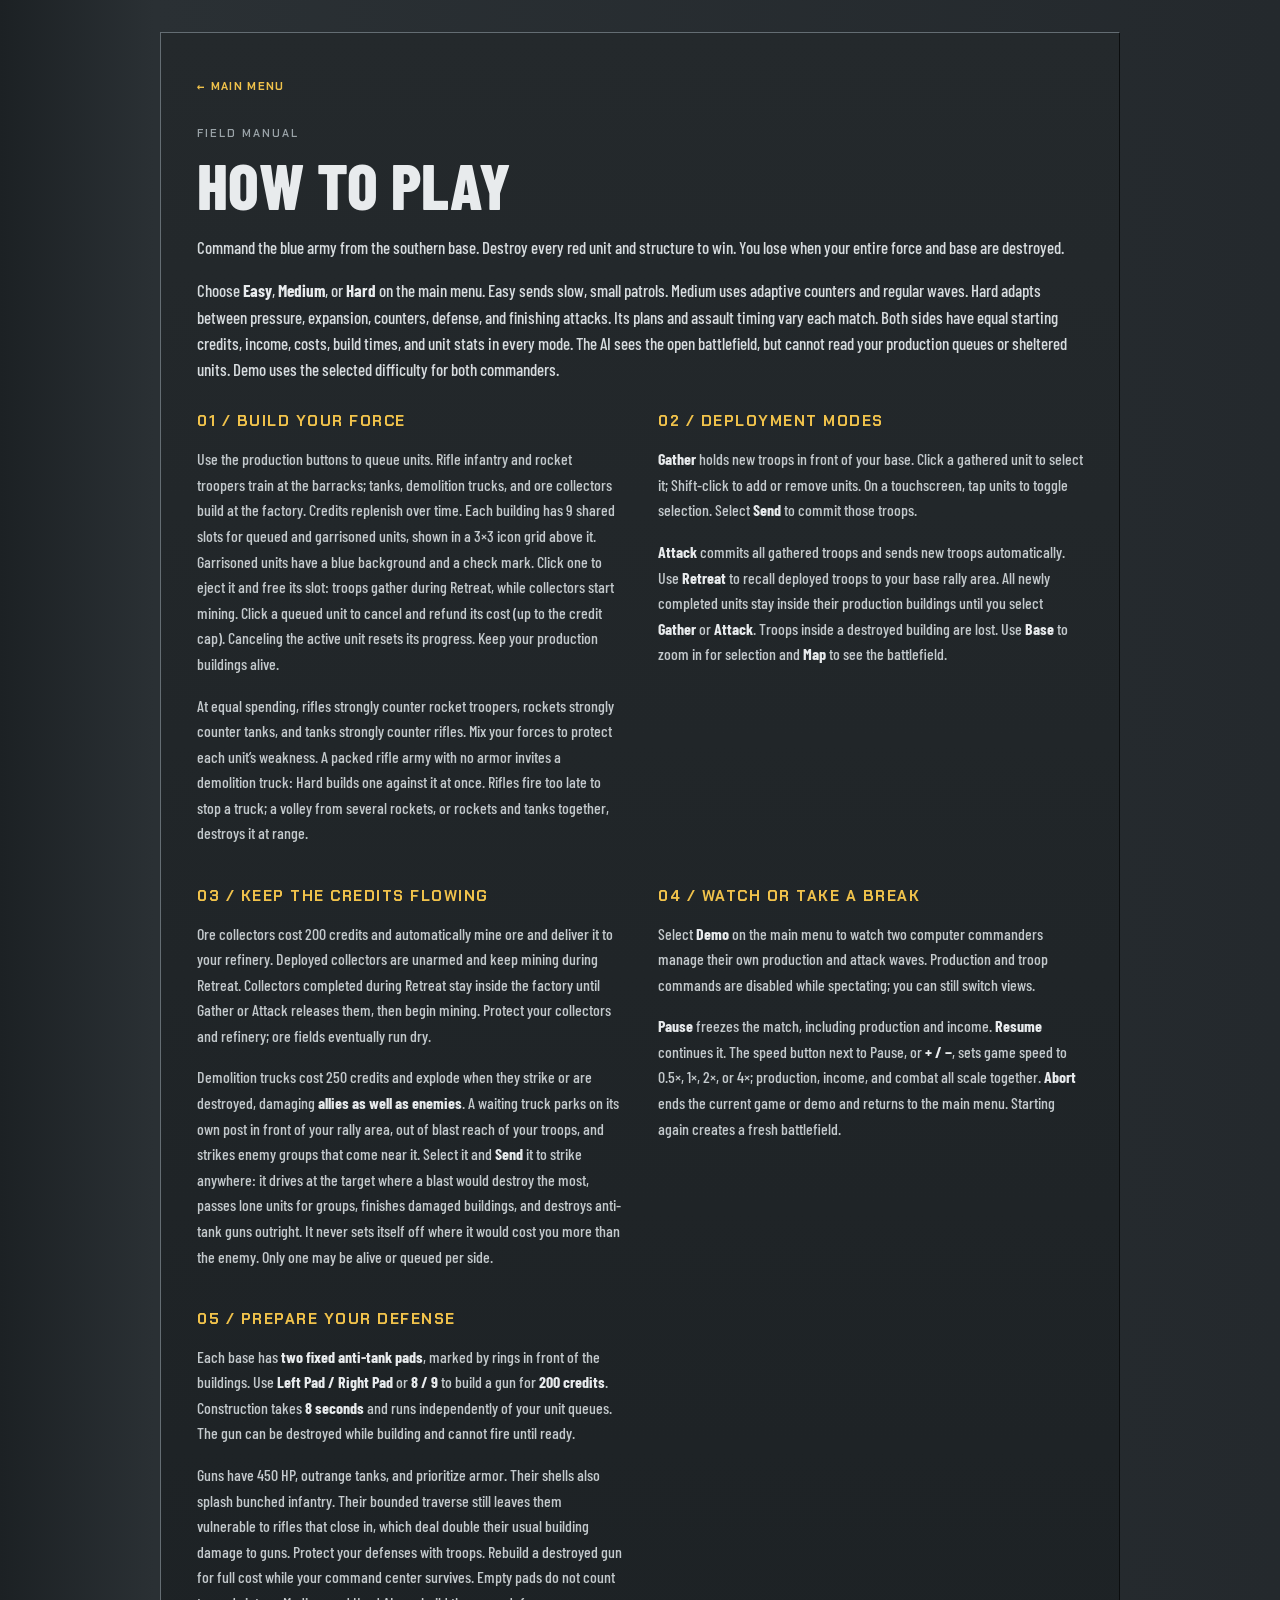
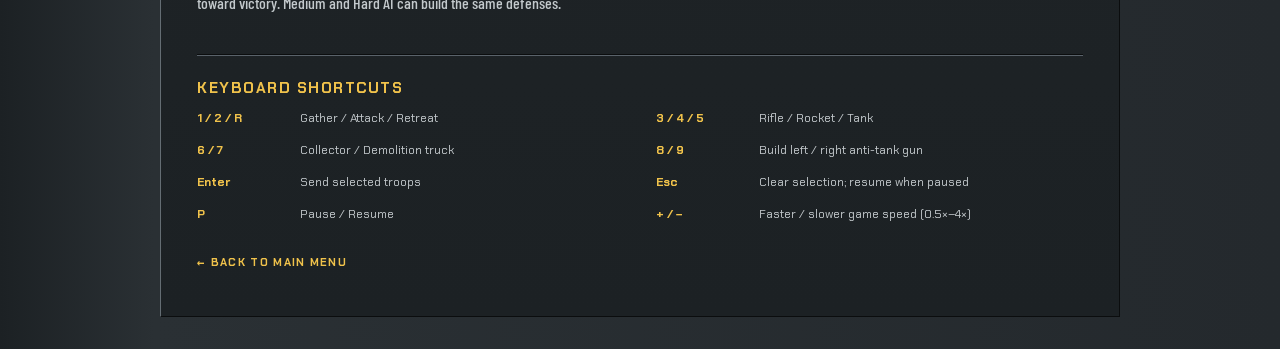
==== commit 5cd27a33: "Strengthen anti-tank defenses and adapt Medium AI" ====
--- a/web/help.html
+++ b/web/help.html
@@ -24,7 +24,7 @@
         <section><h2>02 / DEPLOYMENT MODES</h2><p><strong>Gather</strong> holds new troops in front of your base. Click a gathered unit to select it; Shift-click to add or remove units. On a touchscreen, tap units to toggle selection. Select <strong>Send</strong> to commit those troops.</p><p><strong>Attack</strong> commits all gathered troops and sends new troops automatically. Use <strong>Retreat</strong> to recall deployed troops to your base rally area. All newly completed units stay inside their production buildings until you select <strong>Gather</strong> or <strong>Attack</strong>. Troops inside a destroyed building are lost. Use <strong>Base</strong> to zoom in for selection and <strong>Map</strong> to see the battlefield.</p></section>
         <section><h2>03 / KEEP THE CREDITS FLOWING</h2><p>Ore collectors cost 200 credits and automatically mine ore and deliver it to your refinery. Deployed collectors are unarmed and keep mining during Retreat. Collectors completed during Retreat stay inside the factory until Gather or Attack releases them, then begin mining. Protect your collectors and refinery; ore fields eventually run dry.</p><p>Demolition trucks cost 250 credits and explode when they strike or are destroyed, damaging <strong>allies as well as enemies</strong>. A waiting truck parks on its own post in front of your rally area, out of blast reach of your troops, and strikes enemy groups that come near it. Select it and <strong>Send</strong> it to strike anywhere: it drives at the target where a blast would destroy the most, passes lone units for groups, finishes damaged buildings, and destroys anti-tank guns outright. It never sets itself off where it would cost you more than the enemy. Only one may be alive or queued per side.</p></section>
         <section><h2>04 / WATCH OR TAKE A BREAK</h2><p>Select <strong>Demo</strong> on the main menu to watch two computer commanders manage their own production and attack waves. Production and troop commands are disabled while spectating; you can still switch views.</p><p><strong>Pause</strong> freezes the match, including production and income. <strong>Resume</strong> continues it. The speed button next to Pause, or <strong>+ / −</strong>, sets game speed to 0.5×, 1×, 2×, or 4×; production, income, and combat all scale together. <strong>Abort</strong> ends the current game or demo and returns to the main menu. Starting again creates a fresh battlefield.</p></section>
-        <section><h2>05 / PREPARE YOUR DEFENSE</h2><p>Each base has <strong>two fixed anti-tank pads</strong>, marked by rings in front of the buildings. Use <strong>Left Pad / Right Pad</strong> or <strong>8 / 9</strong> to build a gun for <strong>200 credits</strong>. Construction takes <strong>8 seconds</strong> and runs independently of your unit queues. The gun can be destroyed while building and cannot fire until ready.</p><p>Guns have 320 HP, outrange tanks, and prioritize armor. Their slow traverse and weak anti-infantry damage leave them vulnerable to rifles, which deal double their usual building damage to guns. Protect your defenses with troops. Rebuild a destroyed gun for full cost while your command center survives. Empty pads do not count toward victory. Medium and Hard AI can build the same defenses.</p></section>
+        <section><h2>05 / PREPARE YOUR DEFENSE</h2><p>Each base has <strong>two fixed anti-tank pads</strong>, marked by rings in front of the buildings. Use <strong>Left Pad / Right Pad</strong> or <strong>8 / 9</strong> to build a gun for <strong>200 credits</strong>. Construction takes <strong>8 seconds</strong> and runs independently of your unit queues. The gun can be destroyed while building and cannot fire until ready.</p><p>Guns have 450 HP, outrange tanks, and prioritize armor. Their shells also splash bunched infantry. Their bounded traverse still leaves them vulnerable to rifles that close in, which deal double their usual building damage to guns. Protect your defenses with troops. Rebuild a destroyed gun for full cost while your command center survives. Empty pads do not count toward victory. Medium and Hard AI can build the same defenses.</p></section>
       </div>
       <section class="shortcut-section"><h2>KEYBOARD SHORTCUTS</h2><dl class="shortcuts">
         <div><dt>1 / 2 / R</dt><dd>Gather / Attack / Retreat</dd></div>
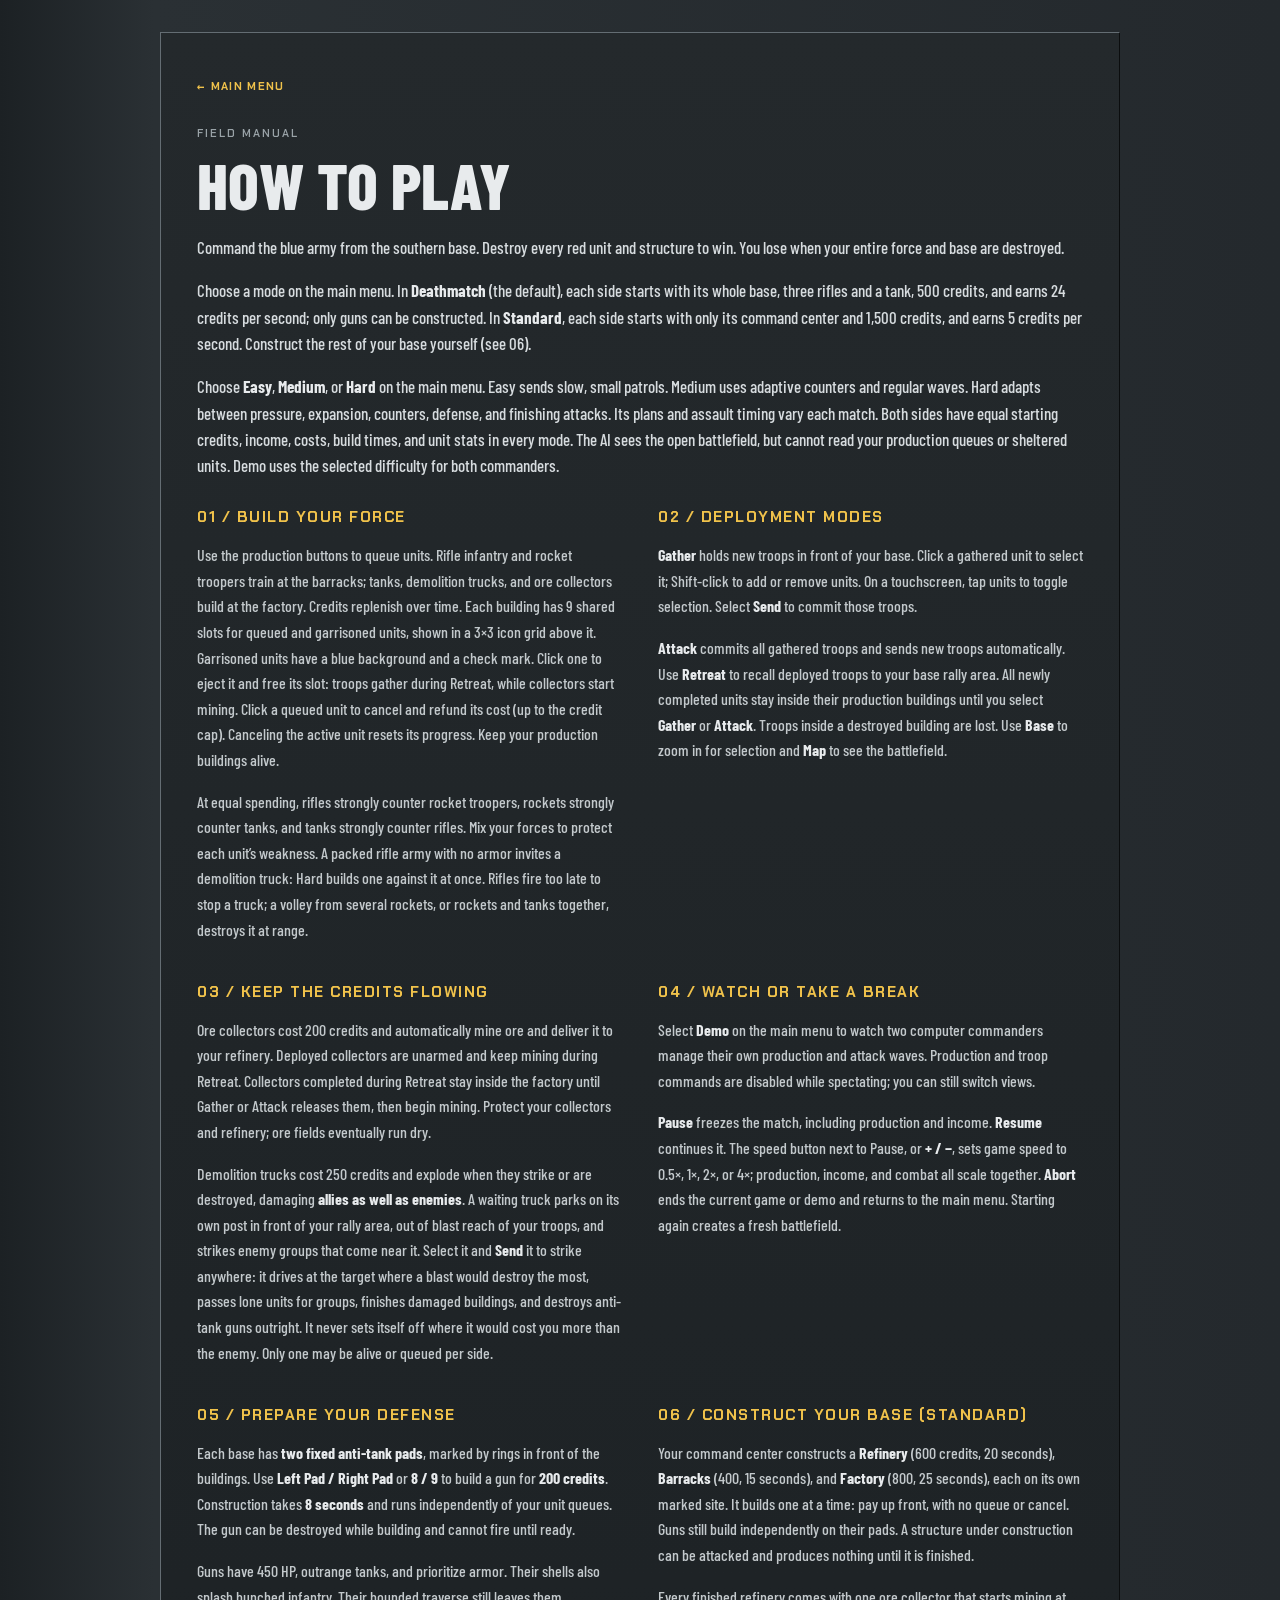
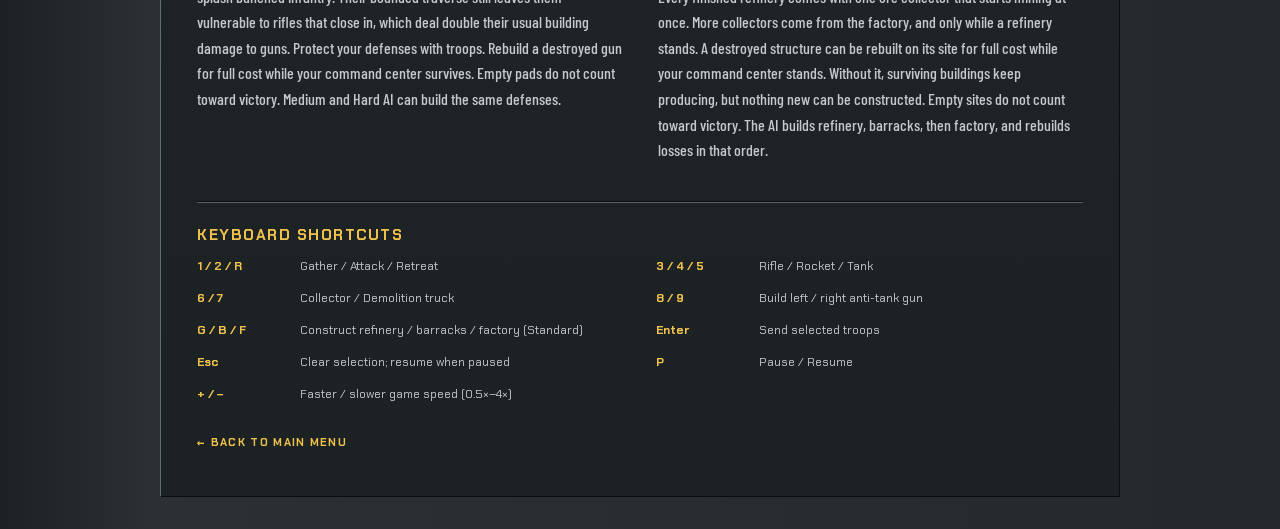
==== commit 19185be7: "Add Standard game mode with fixed-site construction" ====
--- a/web/help.html
+++ b/web/help.html
@@ -18,6 +18,7 @@
       <p class="eyebrow">FIELD MANUAL</p>
       <h1>HOW TO PLAY</h1>
       <p class="menu-intro">Command the blue army from the southern base. Destroy every red unit and structure to win. You lose when your entire force and base are destroyed.</p>
+      <p class="menu-intro">Choose a mode on the main menu. In <strong>Deathmatch</strong> (the default), each side starts with its whole base, three rifles and a tank, 500 credits, and earns 24 credits per second; only guns can be constructed. In <strong>Standard</strong>, each side starts with only its command center and 1,500 credits, and earns 5 credits per second. Construct the rest of your base yourself (see 06).</p>
       <p class="menu-intro">Choose <strong>Easy</strong>, <strong>Medium</strong>, or <strong>Hard</strong> on the main menu. Easy sends slow, small patrols. Medium uses adaptive counters and regular waves. Hard adapts between pressure, expansion, counters, defense, and finishing attacks. Its plans and assault timing vary each match. Both sides have equal starting credits, income, costs, build times, and unit stats in every mode. The AI sees the open battlefield, but cannot read your production queues or sheltered units. Demo uses the selected difficulty for both commanders.</p>
       <div class="help-grid">
         <section><h2>01 / BUILD YOUR FORCE</h2><p>Use the production buttons to queue units. Rifle infantry and rocket troopers train at the barracks; tanks, demolition trucks, and ore collectors build at the factory. Credits replenish over time. Each building has 9 shared slots for queued and garrisoned units, shown in a 3×3 icon grid above it. Garrisoned units have a blue background and a check mark. Click one to eject it and free its slot: troops gather during Retreat, while collectors start mining. Click a queued unit to cancel and refund its cost (up to the credit cap). Canceling the active unit resets its progress. Keep your production buildings alive.</p><p>At equal spending, rifles strongly counter rocket troopers, rockets strongly counter tanks, and tanks strongly counter rifles. Mix your forces to protect each unit’s weakness. A packed rifle army with no armor invites a demolition truck: Hard builds one against it at once. Rifles fire too late to stop a truck; a volley from several rockets, or rockets and tanks together, destroys it at range.</p></section>
@@ -25,12 +26,14 @@
         <section><h2>03 / KEEP THE CREDITS FLOWING</h2><p>Ore collectors cost 200 credits and automatically mine ore and deliver it to your refinery. Deployed collectors are unarmed and keep mining during Retreat. Collectors completed during Retreat stay inside the factory until Gather or Attack releases them, then begin mining. Protect your collectors and refinery; ore fields eventually run dry.</p><p>Demolition trucks cost 250 credits and explode when they strike or are destroyed, damaging <strong>allies as well as enemies</strong>. A waiting truck parks on its own post in front of your rally area, out of blast reach of your troops, and strikes enemy groups that come near it. Select it and <strong>Send</strong> it to strike anywhere: it drives at the target where a blast would destroy the most, passes lone units for groups, finishes damaged buildings, and destroys anti-tank guns outright. It never sets itself off where it would cost you more than the enemy. Only one may be alive or queued per side.</p></section>
         <section><h2>04 / WATCH OR TAKE A BREAK</h2><p>Select <strong>Demo</strong> on the main menu to watch two computer commanders manage their own production and attack waves. Production and troop commands are disabled while spectating; you can still switch views.</p><p><strong>Pause</strong> freezes the match, including production and income. <strong>Resume</strong> continues it. The speed button next to Pause, or <strong>+ / −</strong>, sets game speed to 0.5×, 1×, 2×, or 4×; production, income, and combat all scale together. <strong>Abort</strong> ends the current game or demo and returns to the main menu. Starting again creates a fresh battlefield.</p></section>
         <section><h2>05 / PREPARE YOUR DEFENSE</h2><p>Each base has <strong>two fixed anti-tank pads</strong>, marked by rings in front of the buildings. Use <strong>Left Pad / Right Pad</strong> or <strong>8 / 9</strong> to build a gun for <strong>200 credits</strong>. Construction takes <strong>8 seconds</strong> and runs independently of your unit queues. The gun can be destroyed while building and cannot fire until ready.</p><p>Guns have 450 HP, outrange tanks, and prioritize armor. Their shells also splash bunched infantry. Their bounded traverse still leaves them vulnerable to rifles that close in, which deal double their usual building damage to guns. Protect your defenses with troops. Rebuild a destroyed gun for full cost while your command center survives. Empty pads do not count toward victory. Medium and Hard AI can build the same defenses.</p></section>
+        <section><h2>06 / CONSTRUCT YOUR BASE (STANDARD)</h2><p>Your command center constructs a <strong>Refinery</strong> (600 credits, 20 seconds), <strong>Barracks</strong> (400, 15 seconds), and <strong>Factory</strong> (800, 25 seconds), each on its own marked site. It builds one at a time: pay up front, with no queue or cancel. Guns still build independently on their pads. A structure under construction can be attacked and produces nothing until it is finished.</p><p>Every finished refinery comes with one ore collector that starts mining at once. More collectors come from the factory, and only while a refinery stands. A destroyed structure can be rebuilt on its site for full cost while your command center stands. Without it, surviving buildings keep producing, but nothing new can be constructed. Empty sites do not count toward victory. The AI builds refinery, barracks, then factory, and rebuilds losses in that order.</p></section>
       </div>
       <section class="shortcut-section"><h2>KEYBOARD SHORTCUTS</h2><dl class="shortcuts">
         <div><dt>1 / 2 / R</dt><dd>Gather / Attack / Retreat</dd></div>
         <div><dt>3 / 4 / 5</dt><dd>Rifle / Rocket / Tank</dd></div>
         <div><dt>6 / 7</dt><dd>Collector / Demolition truck</dd></div>
         <div><dt>8 / 9</dt><dd>Build left / right anti-tank gun</dd></div>
+        <div><dt>G / B / F</dt><dd>Construct refinery / barracks / factory (Standard)</dd></div>
         <div><dt>Enter</dt><dd>Send selected troops</dd></div>
         <div><dt>Esc</dt><dd>Clear selection; resume when paused</dd></div>
         <div><dt>P</dt><dd>Pause / Resume</dd></div>
--- a/web/style.css
+++ b/web/style.css
@@ -43,7 +43,7 @@
 .difficulty-options input:checked+span{border-color:var(--gold);background:#2d2817;color:var(--gold-hi)}
 .difficulty-options input:focus-visible+span{outline:2px solid var(--gold);outline-offset:2px}
 .difficulty-options label:hover span{color:var(--gold-hi)}
-#difficulty-description{min-height:36px;margin:10px 0 4px;font:500 15px/1.35 'Barlow Condensed',sans-serif;letter-spacing:.02em;color:var(--ink-2)}
+#difficulty-description,#mode-description{min-height:36px;margin:10px 0 4px;font:500 15px/1.35 'Barlow Condensed',sans-serif;letter-spacing:.02em;color:var(--ink-2)}
 #difficulty-fairness{margin:0;font-size:11px;line-height:1.5;color:var(--muted)}
 .menu-actions{display:grid;gap:10px}
 .menu-actions button,.menu-actions a{display:flex;align-items:center;justify-content:space-between;width:100%;height:56px;padding:0 20px;color:var(--ink);text-decoration:none;font:700 18px/1 'Chakra Petch',sans-serif;letter-spacing:.14em}
@@ -99,26 +99,46 @@
 
 /* Build cameos */
 .build-grid{grid-area:build;display:grid;grid-template-columns:repeat(2,minmax(0,1fr));gap:4px}
-.cameo{position:relative;height:84px;padding:0;border:1px solid;border-color:var(--void) var(--steel-lo) var(--steel-lo) var(--void);background:radial-gradient(circle at 50% 40%,#1e262b,#0b0e10 75%);color:var(--ink);overflow:hidden;touch-action:manipulation}
-.cameo:not(:disabled):hover{border-color:var(--gold)}
+.cameo{position:relative;height:72px;padding:0;border:1px solid;border-color:#a5a9a3 #050605 #050605 #a5a9a3;border-radius:3px;background:#0b0e10;color:var(--ink);overflow:hidden;touch-action:manipulation}
+.cameo::before{content:'';position:absolute;inset:auto 0 0;height:19px;z-index:1;background:linear-gradient(transparent,rgba(0,0,0,.88) 65%,#050605);pointer-events:none}
+.cameo::after{content:'';position:absolute;inset:0;z-index:2;box-shadow:inset 1px 1px 0 rgba(235,235,215,.35),inset -1px -1px 0 #000,inset 0 0 0 2px rgba(0,0,0,.4);pointer-events:none}
+.cameo:not(:disabled):hover{border-color:var(--gold-hi) var(--gold-deep) var(--gold-deep) var(--gold-hi)}
+.cameo:not(:disabled):hover::after{box-shadow:inset 0 0 0 1px var(--gold),inset 0 0 10px rgba(240,194,75,.28)}
+.cameo:not(:disabled):hover .cameo-icon{filter:brightness(1.08) saturate(1.08)}
 .cameo:not(:disabled):active{transform:translateY(1px)}
 .cameo:disabled{cursor:default}
-.cameo:disabled .cameo-icon{filter:grayscale(.7) brightness(.55)}
-.cameo:disabled .cameo-name,.cameo:disabled .cameo-cost{opacity:.55}
-.cameo-icon{position:absolute;left:50%;top:8px;width:48px;height:48px;margin-left:-24px;filter:drop-shadow(2px 2px 0 #050708)}
-.cameo-name{position:absolute;left:5px;bottom:4px;font:700 11px/1 'Chakra Petch',sans-serif;letter-spacing:.06em}
-.cameo-cost{position:absolute;right:5px;bottom:4px;font:700 13px/1 'Barlow Condensed',sans-serif;color:var(--gold)}
-.cameo-key{position:absolute;left:5px;top:4px;font:600 10px/1 'Chakra Petch',sans-serif;color:var(--muted)}
-.cameo-badge{position:absolute;right:4px;top:4px;min-width:18px;height:18px;padding:0 4px;background:var(--red);color:#fff;font:700 12px/18px 'Barlow Condensed',sans-serif;text-align:center}
-.cameo-flag{position:absolute;right:4px;top:4px;font:700 10px/1 'Chakra Petch',sans-serif;letter-spacing:.04em;color:var(--red-text)}
-.cameo-badge:not([hidden])+.cameo-flag{top:26px}
-.cameo-progress{position:absolute;inset:0;display:none;background:conic-gradient(transparent 0 calc(var(--progress,0) * 100%),rgba(5,7,8,.72) 0 100%);pointer-events:none}
+.cameo:disabled .cameo-icon{filter:grayscale(.68) brightness(.52) contrast(1.05)}
+.cameo:disabled .cameo-name,.cameo:disabled .cameo-cost{opacity:.58}
+.cameo-icon{position:absolute;inset:0;width:100%;height:100%;display:block;background-image:url('./assets/cameos.jpg');background-size:300% 200%;background-repeat:no-repeat;pointer-events:none}
+/* One atlas, ordered left-to-right across each row. */
+.cameo-art-soldier{background-position:0 0}
+.cameo-art-rocket{background-position:50% 0}
+.cameo-art-tank{background-position:100% 0}
+.cameo-art-collector{background-position:0 100%}
+.cameo-art-demolition{background-position:50% 100%}
+.cameo-art-emplacement{background-position:100% 100%}
+/* Structures have no atlas art: simple silhouettes on a dusk sky. */
+.cameo-art-structure{background:linear-gradient(#22303a,#141b20 72%)}
+.cameo-art-structure::after{content:'';position:absolute;inset:6px 8px 16px;background:center/contain no-repeat}
+.cameo-art-refinery::after{background-image:url("data:image/svg+xml,%3Csvg xmlns='http://www.w3.org/2000/svg' viewBox='0 0 80 60'%3E%3Crect y='44' width='80' height='16' fill='%23262b22'/%3E%3Crect x='14' y='18' width='16' height='28' rx='3' fill='%237d8a92'/%3E%3Crect x='14' y='18' width='16' height='5' fill='%23a7b3ba'/%3E%3Crect x='32' y='28' width='34' height='18' fill='%235f6b72'/%3E%3Crect x='38' y='33' width='22' height='8' fill='%23c9a43a'/%3E%3Crect x='36' y='20' width='4' height='9' fill='%234a555b'/%3E%3C/svg%3E")}
+.cameo-art-barracks::after{background-image:url("data:image/svg+xml,%3Csvg xmlns='http://www.w3.org/2000/svg' viewBox='0 0 80 60'%3E%3Crect y='44' width='80' height='16' fill='%23262b22'/%3E%3Cpath d='M12 46V26L40 14L68 26V46Z' fill='%236f7a64'/%3E%3Cpath d='M12 26L40 14L68 26' stroke='%23a2ad93' stroke-width='3' fill='none'/%3E%3Crect x='33' y='32' width='14' height='14' fill='%232b302a'/%3E%3Crect x='56' y='6' width='2' height='16' fill='%23c9ccc4'/%3E%3Cpath d='M58 6h10l-3 3l3 3h-10z' fill='%234a8be6'/%3E%3C/svg%3E")}
+.cameo-art-factory::after{background-image:url("data:image/svg+xml,%3Csvg xmlns='http://www.w3.org/2000/svg' viewBox='0 0 80 60'%3E%3Crect y='44' width='80' height='16' fill='%23262b22'/%3E%3Cpath d='M8 46V24L22 16V24L36 16V24L50 16V24H72V46Z' fill='%236c757b'/%3E%3Crect x='58' y='6' width='7' height='18' fill='%234f585e'/%3E%3Crect x='14' y='32' width='22' height='14' fill='%232a2f33'/%3E%3Cpath d='M14 36h22M14 40h22' stroke='%234b5359' stroke-width='1.5'/%3E%3Crect x='44' y='30' width='20' height='6' fill='%23c9a43a'/%3E%3C/svg%3E")}
+.structure-cameo{display:none}
+.standard-mode .structure-cameo{display:block}
+.standard-mode .build-grid>.cameo-blank{display:none}
+#defense-1 .cameo-icon{transform:scaleX(-1)}
+.cameo-name{position:absolute;left:2px;right:2px;bottom:3px;z-index:3;font:700 11px/1 'Barlow Condensed','Arial Narrow',sans-serif;letter-spacing:.03em;text-align:center;white-space:nowrap;color:#fffde8;text-shadow:-1px -1px 0 #000,1px -1px 0 #000,-1px 1px 0 #000,1px 1px 0 #000,0 2px 1px #000}
+.cameo-cost{position:absolute;right:4px;top:4px;z-index:3;padding:1px 3px;background:rgba(7,10,12,.72);font:700 11px/1 'Barlow Condensed',sans-serif;letter-spacing:.02em;color:var(--gold-hi);text-shadow:0 1px 1px #000}
+.cameo-key{position:absolute;left:4px;top:4px;z-index:3;padding:1px 3px;background:rgba(7,10,12,.72);border:1px solid rgba(168,180,190,.28);font:700 9px/1 'Chakra Petch',sans-serif;color:#d7dcdf;text-shadow:0 1px 1px #000}
+.cameo-badge{position:absolute;right:4px;bottom:17px;z-index:3;min-width:18px;height:18px;padding:0 4px;border:1px solid #ff9e90;background:linear-gradient(#d92b1e,#85160e);color:#fff;font:700 12px/16px 'Barlow Condensed',sans-serif;text-align:center;box-shadow:0 1px 3px rgba(0,0,0,.75)}
+.cameo-flag{position:absolute;left:4px;bottom:17px;z-index:3;padding:2px 3px;background:rgba(8,10,12,.8);border:1px solid rgba(255,122,107,.4);font:700 9px/1 'Chakra Petch',sans-serif;letter-spacing:.04em;color:var(--red-text);text-shadow:0 1px 2px #000}
+.cameo-progress{position:absolute;inset:0;z-index:1;display:none;background:conic-gradient(rgba(255,229,154,.1) 0 calc(var(--progress,0) * 100%),rgba(5,7,9,.76) calc(var(--progress,0) * 100%) 100%);box-shadow:inset 0 0 0 1px rgba(240,194,75,.5);pointer-events:none}
 .cameo.is-building .cameo-progress{display:block}
 .cameo.is-building{border-color:var(--gold) var(--gold-deep) var(--gold-deep) var(--gold)}
 .cameo.online .cameo-cost{font:700 10px/1 'Chakra Petch',sans-serif;letter-spacing:.08em;color:var(--green)}
-.cameo.online:disabled .cameo-icon{filter:drop-shadow(2px 2px 0 #050708)}
+.cameo.online:disabled .cameo-icon{filter:none}
 .cameo.online:disabled .cameo-name,.cameo.online:disabled .cameo-cost,.cameo.is-building:disabled .cameo-name,.cameo.is-building:disabled .cameo-cost{opacity:1}
-.cameo-blank{height:84px;background:repeating-linear-gradient(135deg,#0d1012 0 6px,#14181b 6px 12px)}
+.cameo-blank{height:72px;background:repeating-linear-gradient(135deg,#0d1012 0 6px,#14181b 6px 12px)}
 
 .economy{grid-area:econ;margin:0;font:600 10px/1.4 'Chakra Petch',sans-serif;letter-spacing:.06em;color:var(--muted)}
 .emblem{grid-area:emblem;min-height:0;margin:0 -8px;display:flex;flex-direction:column;align-items:center;justify-content:center;gap:10px;overflow:hidden;border-top:1px solid var(--void);box-shadow:inset 0 1px 0 var(--steel-lo);background:repeating-linear-gradient(0deg,#22272a 0 3px,#1a1e21 3px 6px)}
@@ -178,12 +198,10 @@
   #app{row-gap:6px}
   .radar{height:140px}
   .cameo,.cameo-blank{height:70px}
-  .cameo-icon{top:5px;width:40px;height:40px;margin-left:-20px}
 }
 @media (min-width:701px) and (max-height:680px){
   .radar{height:112px}
   .cameo,.cameo-blank{height:60px}
-  .cameo-icon{top:4px;width:34px;height:34px;margin-left:-17px}
   .economy{display:none}
   .credits-row{height:36px}#credits{font-size:24px}
 }
@@ -197,7 +215,7 @@
   .menu-title h1{font-size:84px}
   .menu-panel{padding:16px 16px max(24px,env(safe-area-inset-bottom));gap:8px;border-left:0;border-top:2px solid var(--void);box-shadow:inset 0 1px 0 var(--steel-lo);background:linear-gradient(#2a3034,#1c2124)}
   .difficulty-picker{margin-bottom:6px}
-  #difficulty-description{min-height:0;font-size:14px;margin:8px 0 2px}
+  #difficulty-description,#mode-description{min-height:0;font-size:14px;margin:8px 0 2px}
   #difficulty-fairness{display:none}
   .menu-actions{gap:8px}
   .menu-actions button,.menu-actions a{height:54px;padding:0 18px;font-size:16px}
@@ -241,8 +259,7 @@
   #selected-count{font-size:20px}
   .build-grid{grid-area:build;display:flex;gap:4px;padding:6px 6px max(22px,env(safe-area-inset-bottom));overflow-x:auto;scrollbar-width:none;overscroll-behavior-x:contain}
   .build-grid::-webkit-scrollbar{display:none}
-  .cameo{flex:none;width:76px;height:76px}
-  .cameo-icon{top:6px;width:40px;height:40px;margin-left:-20px}
+  .cameo{flex:none;width:76px;height:64px}
   .cameo-name{left:4px;font-size:10px;letter-spacing:0}
   .cameo-cost{right:4px;font-size:12px}
   .cameo-key,.cameo-blank,.economy,.emblem{display:none}
@@ -258,7 +275,7 @@
   .menu-mark{display:none}
   .menu-panel{padding:12px 16px;gap:6px;border-top:0;border-left:2px solid var(--void);box-shadow:inset 1px 0 0 var(--steel-lo);background:var(--side)}
   .difficulty-picker{margin-bottom:4px}
-  #difficulty-description{min-height:0;font-size:13px;margin:6px 0 0}
+  #difficulty-description,#mode-description{min-height:0;font-size:13px;margin:6px 0 0}
   #difficulty-fairness{display:none}
   .menu-actions{gap:6px}
   .menu-actions button,.menu-actions a{height:44px;font-size:15px}
@@ -300,7 +317,6 @@
   .build-grid{grid-area:build;display:grid;grid-template-columns:repeat(2,minmax(0,1fr));gap:4px;padding:0;overflow:visible}
   .cameo{width:auto;height:64px}
   .cameo-blank{display:block;height:64px}
-  .cameo-icon{top:4px;width:36px;height:36px;margin-left:-18px}
   .cameo-name{left:4px;font-size:10px;letter-spacing:0}
   .cameo-cost{right:4px;font-size:12px}
   .cameo-key,.economy,.emblem{display:none}
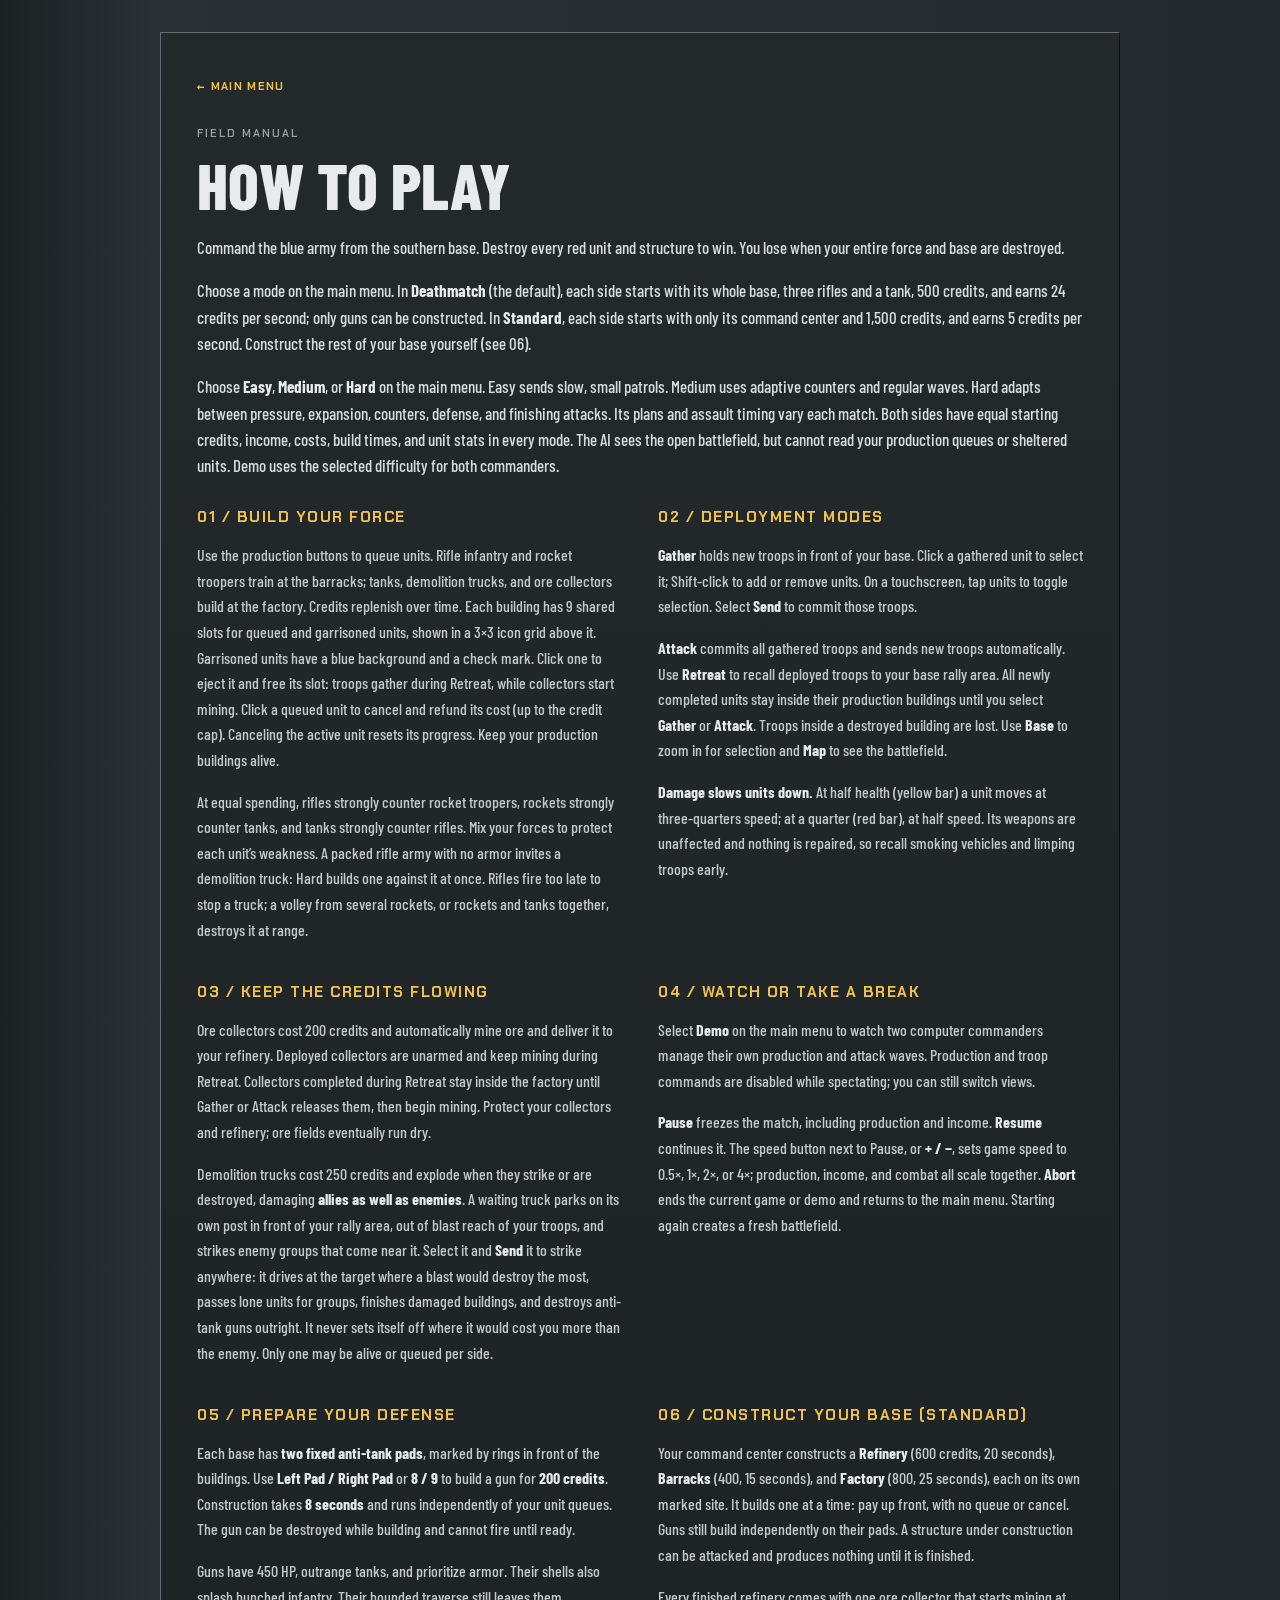
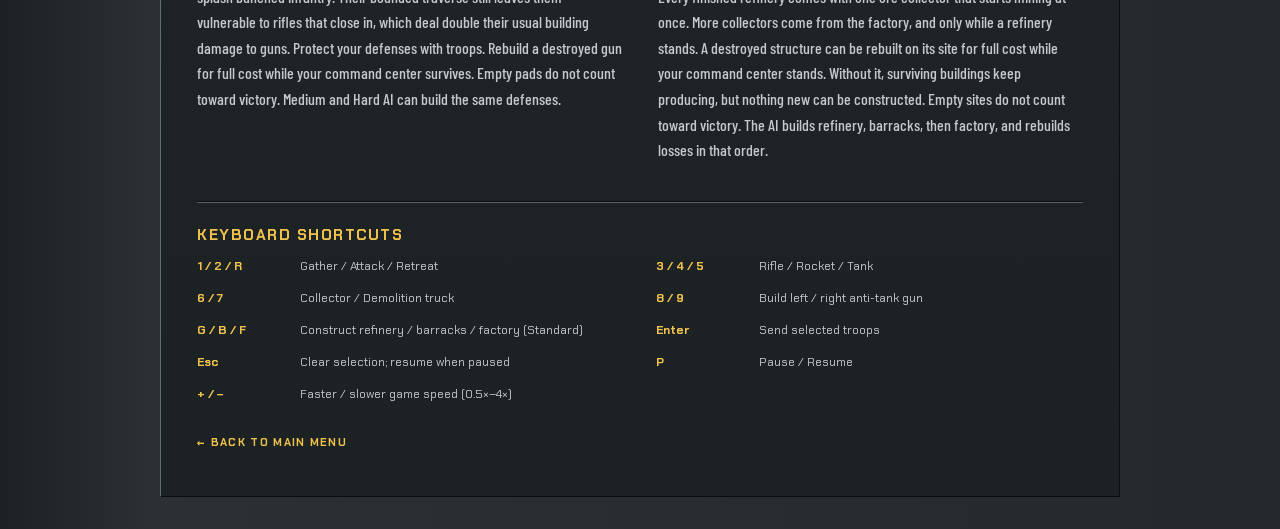
==== commit 2a2e16b7: "Add model damage and terrain scorch effects Introduce web/damage.js for unit model damage states and" ====
--- a/web/help.html
+++ b/web/help.html
@@ -22,7 +22,7 @@
       <p class="menu-intro">Choose <strong>Easy</strong>, <strong>Medium</strong>, or <strong>Hard</strong> on the main menu. Easy sends slow, small patrols. Medium uses adaptive counters and regular waves. Hard adapts between pressure, expansion, counters, defense, and finishing attacks. Its plans and assault timing vary each match. Both sides have equal starting credits, income, costs, build times, and unit stats in every mode. The AI sees the open battlefield, but cannot read your production queues or sheltered units. Demo uses the selected difficulty for both commanders.</p>
       <div class="help-grid">
         <section><h2>01 / BUILD YOUR FORCE</h2><p>Use the production buttons to queue units. Rifle infantry and rocket troopers train at the barracks; tanks, demolition trucks, and ore collectors build at the factory. Credits replenish over time. Each building has 9 shared slots for queued and garrisoned units, shown in a 3×3 icon grid above it. Garrisoned units have a blue background and a check mark. Click one to eject it and free its slot: troops gather during Retreat, while collectors start mining. Click a queued unit to cancel and refund its cost (up to the credit cap). Canceling the active unit resets its progress. Keep your production buildings alive.</p><p>At equal spending, rifles strongly counter rocket troopers, rockets strongly counter tanks, and tanks strongly counter rifles. Mix your forces to protect each unit’s weakness. A packed rifle army with no armor invites a demolition truck: Hard builds one against it at once. Rifles fire too late to stop a truck; a volley from several rockets, or rockets and tanks together, destroys it at range.</p></section>
-        <section><h2>02 / DEPLOYMENT MODES</h2><p><strong>Gather</strong> holds new troops in front of your base. Click a gathered unit to select it; Shift-click to add or remove units. On a touchscreen, tap units to toggle selection. Select <strong>Send</strong> to commit those troops.</p><p><strong>Attack</strong> commits all gathered troops and sends new troops automatically. Use <strong>Retreat</strong> to recall deployed troops to your base rally area. All newly completed units stay inside their production buildings until you select <strong>Gather</strong> or <strong>Attack</strong>. Troops inside a destroyed building are lost. Use <strong>Base</strong> to zoom in for selection and <strong>Map</strong> to see the battlefield.</p></section>
+        <section><h2>02 / DEPLOYMENT MODES</h2><p><strong>Gather</strong> holds new troops in front of your base. Click a gathered unit to select it; Shift-click to add or remove units. On a touchscreen, tap units to toggle selection. Select <strong>Send</strong> to commit those troops.</p><p><strong>Attack</strong> commits all gathered troops and sends new troops automatically. Use <strong>Retreat</strong> to recall deployed troops to your base rally area. All newly completed units stay inside their production buildings until you select <strong>Gather</strong> or <strong>Attack</strong>. Troops inside a destroyed building are lost. Use <strong>Base</strong> to zoom in for selection and <strong>Map</strong> to see the battlefield.</p><p><strong>Damage slows units down.</strong> At half health (yellow bar) a unit moves at three-quarters speed; at a quarter (red bar), at half speed. Its weapons are unaffected and nothing is repaired, so recall smoking vehicles and limping troops early.</p></section>
         <section><h2>03 / KEEP THE CREDITS FLOWING</h2><p>Ore collectors cost 200 credits and automatically mine ore and deliver it to your refinery. Deployed collectors are unarmed and keep mining during Retreat. Collectors completed during Retreat stay inside the factory until Gather or Attack releases them, then begin mining. Protect your collectors and refinery; ore fields eventually run dry.</p><p>Demolition trucks cost 250 credits and explode when they strike or are destroyed, damaging <strong>allies as well as enemies</strong>. A waiting truck parks on its own post in front of your rally area, out of blast reach of your troops, and strikes enemy groups that come near it. Select it and <strong>Send</strong> it to strike anywhere: it drives at the target where a blast would destroy the most, passes lone units for groups, finishes damaged buildings, and destroys anti-tank guns outright. It never sets itself off where it would cost you more than the enemy. Only one may be alive or queued per side.</p></section>
         <section><h2>04 / WATCH OR TAKE A BREAK</h2><p>Select <strong>Demo</strong> on the main menu to watch two computer commanders manage their own production and attack waves. Production and troop commands are disabled while spectating; you can still switch views.</p><p><strong>Pause</strong> freezes the match, including production and income. <strong>Resume</strong> continues it. The speed button next to Pause, or <strong>+ / −</strong>, sets game speed to 0.5×, 1×, 2×, or 4×; production, income, and combat all scale together. <strong>Abort</strong> ends the current game or demo and returns to the main menu. Starting again creates a fresh battlefield.</p></section>
         <section><h2>05 / PREPARE YOUR DEFENSE</h2><p>Each base has <strong>two fixed anti-tank pads</strong>, marked by rings in front of the buildings. Use <strong>Left Pad / Right Pad</strong> or <strong>8 / 9</strong> to build a gun for <strong>200 credits</strong>. Construction takes <strong>8 seconds</strong> and runs independently of your unit queues. The gun can be destroyed while building and cannot fire until ready.</p><p>Guns have 450 HP, outrange tanks, and prioritize armor. Their shells also splash bunched infantry. Their bounded traverse still leaves them vulnerable to rifles that close in, which deal double their usual building damage to guns. Protect your defenses with troops. Rebuild a destroyed gun for full cost while your command center survives. Empty pads do not count toward victory. Medium and Hard AI can build the same defenses.</p></section>
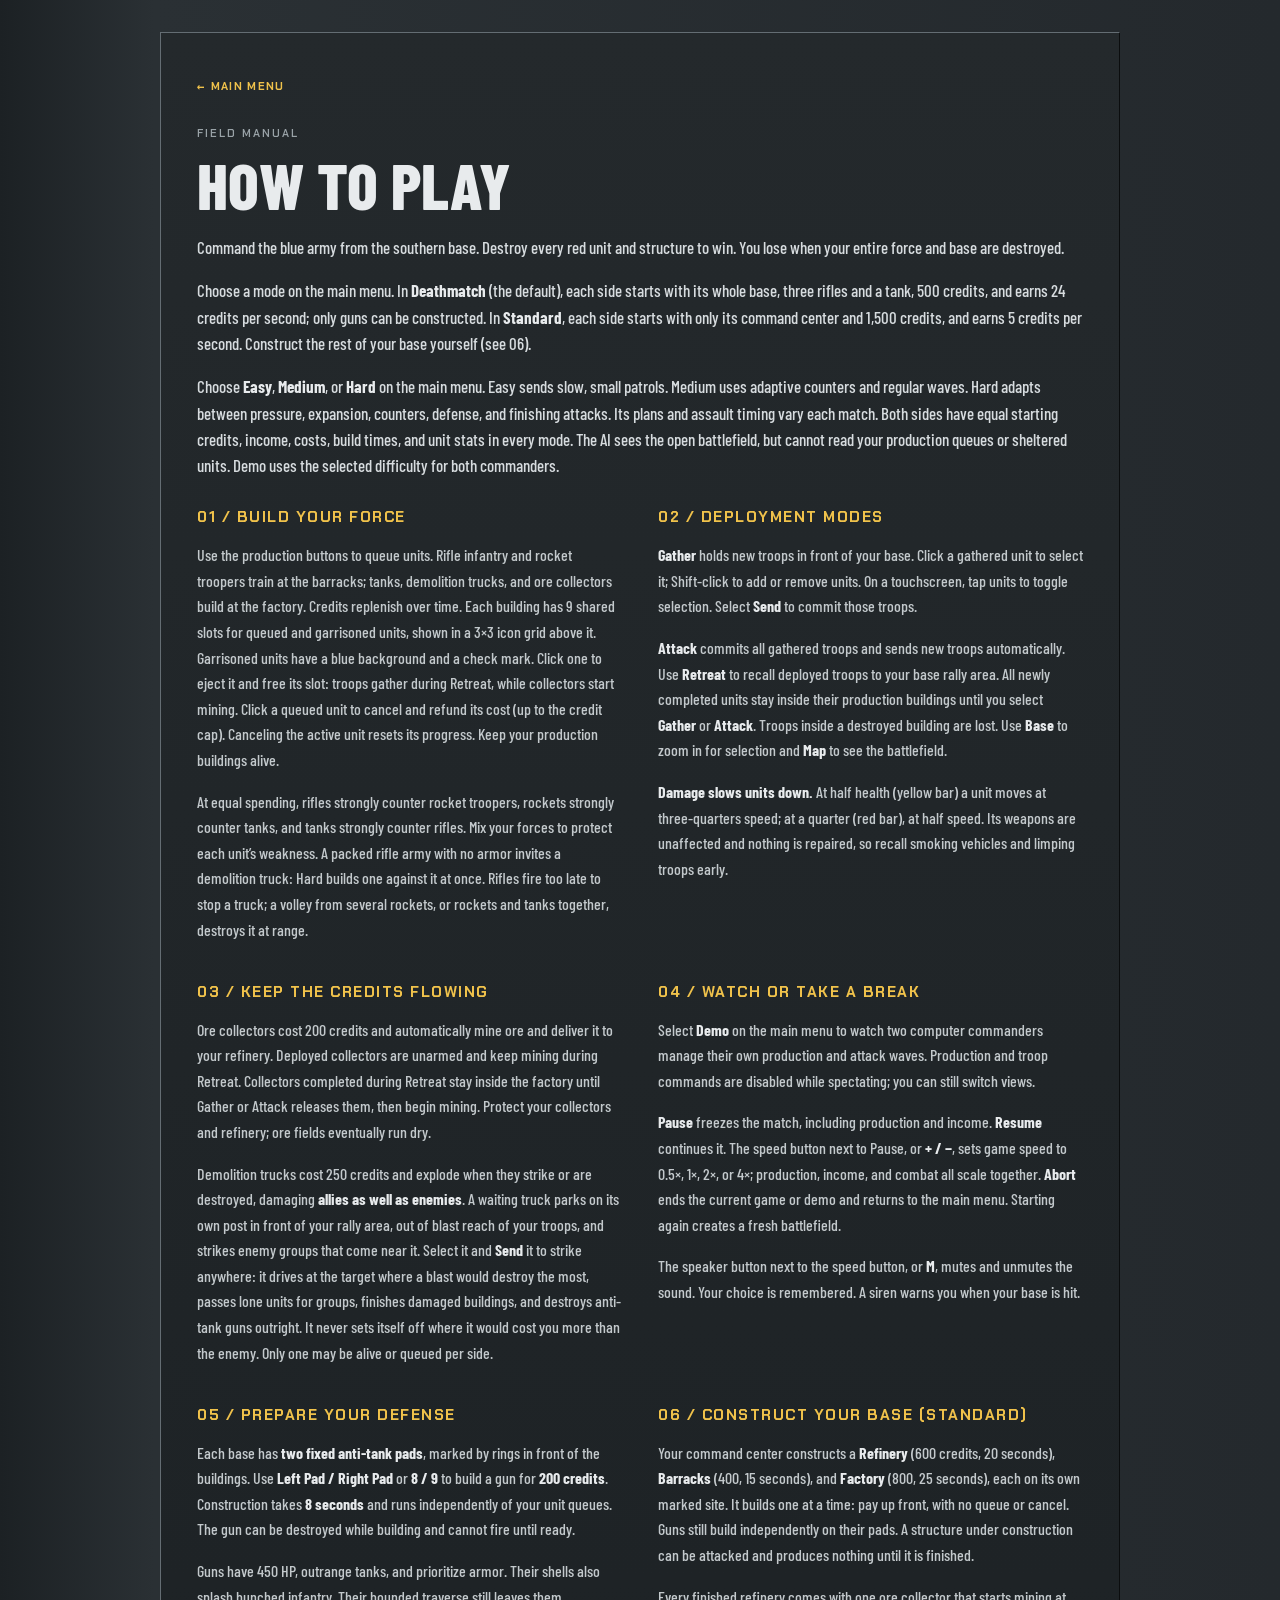
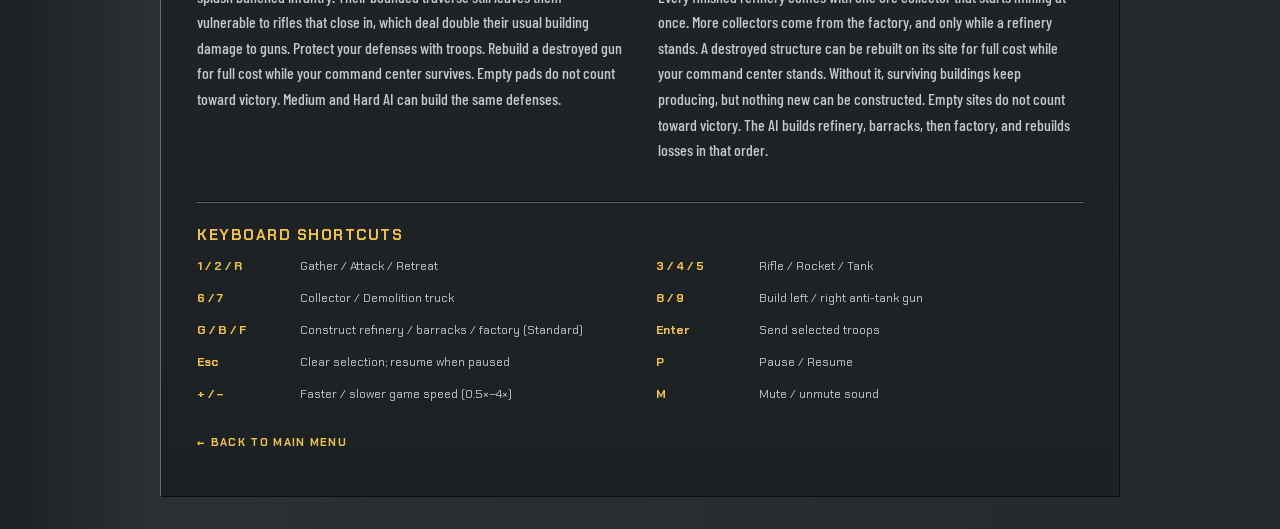
==== commit 45758742: "Add audio module and related UI and rendering updates Co-Authored-By: Claude Haiku 5.5 <noreply@anth" ====
--- a/web/help.html
+++ b/web/help.html
@@ -24,7 +24,7 @@
         <section><h2>01 / BUILD YOUR FORCE</h2><p>Use the production buttons to queue units. Rifle infantry and rocket troopers train at the barracks; tanks, demolition trucks, and ore collectors build at the factory. Credits replenish over time. Each building has 9 shared slots for queued and garrisoned units, shown in a 3×3 icon grid above it. Garrisoned units have a blue background and a check mark. Click one to eject it and free its slot: troops gather during Retreat, while collectors start mining. Click a queued unit to cancel and refund its cost (up to the credit cap). Canceling the active unit resets its progress. Keep your production buildings alive.</p><p>At equal spending, rifles strongly counter rocket troopers, rockets strongly counter tanks, and tanks strongly counter rifles. Mix your forces to protect each unit’s weakness. A packed rifle army with no armor invites a demolition truck: Hard builds one against it at once. Rifles fire too late to stop a truck; a volley from several rockets, or rockets and tanks together, destroys it at range.</p></section>
         <section><h2>02 / DEPLOYMENT MODES</h2><p><strong>Gather</strong> holds new troops in front of your base. Click a gathered unit to select it; Shift-click to add or remove units. On a touchscreen, tap units to toggle selection. Select <strong>Send</strong> to commit those troops.</p><p><strong>Attack</strong> commits all gathered troops and sends new troops automatically. Use <strong>Retreat</strong> to recall deployed troops to your base rally area. All newly completed units stay inside their production buildings until you select <strong>Gather</strong> or <strong>Attack</strong>. Troops inside a destroyed building are lost. Use <strong>Base</strong> to zoom in for selection and <strong>Map</strong> to see the battlefield.</p><p><strong>Damage slows units down.</strong> At half health (yellow bar) a unit moves at three-quarters speed; at a quarter (red bar), at half speed. Its weapons are unaffected and nothing is repaired, so recall smoking vehicles and limping troops early.</p></section>
         <section><h2>03 / KEEP THE CREDITS FLOWING</h2><p>Ore collectors cost 200 credits and automatically mine ore and deliver it to your refinery. Deployed collectors are unarmed and keep mining during Retreat. Collectors completed during Retreat stay inside the factory until Gather or Attack releases them, then begin mining. Protect your collectors and refinery; ore fields eventually run dry.</p><p>Demolition trucks cost 250 credits and explode when they strike or are destroyed, damaging <strong>allies as well as enemies</strong>. A waiting truck parks on its own post in front of your rally area, out of blast reach of your troops, and strikes enemy groups that come near it. Select it and <strong>Send</strong> it to strike anywhere: it drives at the target where a blast would destroy the most, passes lone units for groups, finishes damaged buildings, and destroys anti-tank guns outright. It never sets itself off where it would cost you more than the enemy. Only one may be alive or queued per side.</p></section>
-        <section><h2>04 / WATCH OR TAKE A BREAK</h2><p>Select <strong>Demo</strong> on the main menu to watch two computer commanders manage their own production and attack waves. Production and troop commands are disabled while spectating; you can still switch views.</p><p><strong>Pause</strong> freezes the match, including production and income. <strong>Resume</strong> continues it. The speed button next to Pause, or <strong>+ / −</strong>, sets game speed to 0.5×, 1×, 2×, or 4×; production, income, and combat all scale together. <strong>Abort</strong> ends the current game or demo and returns to the main menu. Starting again creates a fresh battlefield.</p></section>
+        <section><h2>04 / WATCH OR TAKE A BREAK</h2><p>Select <strong>Demo</strong> on the main menu to watch two computer commanders manage their own production and attack waves. Production and troop commands are disabled while spectating; you can still switch views.</p><p><strong>Pause</strong> freezes the match, including production and income. <strong>Resume</strong> continues it. The speed button next to Pause, or <strong>+ / −</strong>, sets game speed to 0.5×, 1×, 2×, or 4×; production, income, and combat all scale together. <strong>Abort</strong> ends the current game or demo and returns to the main menu. Starting again creates a fresh battlefield.</p><p>The speaker button next to the speed button, or <strong>M</strong>, mutes and unmutes the sound. Your choice is remembered. A siren warns you when your base is hit.</p></section>
         <section><h2>05 / PREPARE YOUR DEFENSE</h2><p>Each base has <strong>two fixed anti-tank pads</strong>, marked by rings in front of the buildings. Use <strong>Left Pad / Right Pad</strong> or <strong>8 / 9</strong> to build a gun for <strong>200 credits</strong>. Construction takes <strong>8 seconds</strong> and runs independently of your unit queues. The gun can be destroyed while building and cannot fire until ready.</p><p>Guns have 450 HP, outrange tanks, and prioritize armor. Their shells also splash bunched infantry. Their bounded traverse still leaves them vulnerable to rifles that close in, which deal double their usual building damage to guns. Protect your defenses with troops. Rebuild a destroyed gun for full cost while your command center survives. Empty pads do not count toward victory. Medium and Hard AI can build the same defenses.</p></section>
         <section><h2>06 / CONSTRUCT YOUR BASE (STANDARD)</h2><p>Your command center constructs a <strong>Refinery</strong> (600 credits, 20 seconds), <strong>Barracks</strong> (400, 15 seconds), and <strong>Factory</strong> (800, 25 seconds), each on its own marked site. It builds one at a time: pay up front, with no queue or cancel. Guns still build independently on their pads. A structure under construction can be attacked and produces nothing until it is finished.</p><p>Every finished refinery comes with one ore collector that starts mining at once. More collectors come from the factory, and only while a refinery stands. A destroyed structure can be rebuilt on its site for full cost while your command center stands. Without it, surviving buildings keep producing, but nothing new can be constructed. Empty sites do not count toward victory. The AI builds refinery, barracks, then factory, and rebuilds losses in that order.</p></section>
       </div>
@@ -38,6 +38,7 @@
         <div><dt>Esc</dt><dd>Clear selection; resume when paused</dd></div>
         <div><dt>P</dt><dd>Pause / Resume</dd></div>
         <div><dt>+ / −</dt><dd>Faster / slower game speed (0.5×–4×)</dd></div>
+        <div><dt>M</dt><dd>Mute / unmute sound</dd></div>
       </dl></section>
       <a class="back-link" href="./index.html">← BACK TO MAIN MENU</a>
     </article>
--- a/web/style.css
+++ b/web/style.css
@@ -72,10 +72,12 @@
 
 .sidebar-top{grid-area:top;display:flex;gap:4px;margin-top:6px}
 .sidebar-top button{height:28px}
-.icon-button{width:44px;flex:none;display:grid;place-items:center}
-.speed-button{width:48px;flex:none;font:700 12px/1 'Chakra Petch',sans-serif;letter-spacing:.06em}
+.icon-button{width:36px;flex:none;padding:0;display:grid;place-items:center}
+.speed-button{width:44px;flex:none;padding:0;font:700 12px/1 'Chakra Petch',sans-serif;letter-spacing:.06em}
 .speed-button.fast{color:var(--gold-hi)}
-#abort{flex:1;font:700 11px/1 'Chakra Petch',sans-serif;letter-spacing:.14em}
+#abort{flex:1;padding:0;font:700 11px/1 'Chakra Petch',sans-serif;letter-spacing:.14em}
+#sound[aria-pressed="false"] .sound-off,#sound[aria-pressed="true"] .sound-on{display:none}
+#sound[aria-pressed="true"]{color:var(--dim)}
 
 .radar{grid-area:radar;position:relative;height:180px;box-shadow:inset 0 0 0 3px #1a1f22}
 .radar canvas{display:block;width:100%;height:100%}
@@ -236,7 +238,7 @@
   .hud-status,.spectator-note{left:8px;top:8px;padding:5px 8px;font-size:11px;letter-spacing:.12em}
   .hud-status:not([hidden])~.spectator-note{top:40px}
   .sidebar-top{margin:0;gap:0}
-  .sidebar-top .icon-button,.sidebar-top .speed-button{height:44px;border-width:0 1px 0 0}
+  .sidebar-top .icon-button,.sidebar-top .speed-button{width:44px;height:44px;border-width:0 1px 0 0}
   #abort{display:none}
   .credits-row{display:contents}
   .credits{grid-area:credits;padding:0 8px}
@@ -290,12 +292,12 @@
     grid-template-areas:"field . credits ." "field . forces ." "field . build ." "field . econ .";
     row-gap:6px}
   .battlefield{grid-row:1/-1;border-top:0;border-bottom:0;border-right:2px solid var(--void);box-shadow:1px 0 0 var(--steel-lo)}
-  .hud-status,.spectator-note{left:214px;top:8px}
+  .hud-status,.spectator-note{left:258px;top:8px}
   .hud-status:not([hidden])~.spectator-note{top:40px}
   .sidebar-top{grid-area:field;justify-self:start;align-self:start;z-index:3;margin:8px 0 0 8px}
-  .sidebar-top .icon-button,.sidebar-top .speed-button{height:44px;border-width:1px}
+  .sidebar-top .icon-button,.sidebar-top .speed-button{width:44px;height:44px;border-width:1px}
   #abort{display:none}
-  .radar{grid-area:field;justify-self:start;align-self:start;z-index:3;width:96px;height:80px;margin:8px 0 0 110px;box-shadow:0 4px 16px rgba(0,0,0,.5)}
+  .radar{grid-area:field;justify-self:start;align-self:start;z-index:3;width:96px;height:80px;margin:8px 0 0 154px;box-shadow:0 4px 16px rgba(0,0,0,.5)}
   .view-switch{top:calc(100% + 4px);bottom:auto;left:-1px;right:-1px}
   .view-switch button{flex:1;height:32px;font-size:11px;background:linear-gradient(var(--steel-top),var(--steel-bottom));border-color:var(--steel-hi) var(--void) var(--void) var(--steel-hi)}
   .view-switch button.active{background:#2d2817;border-color:var(--gold)}
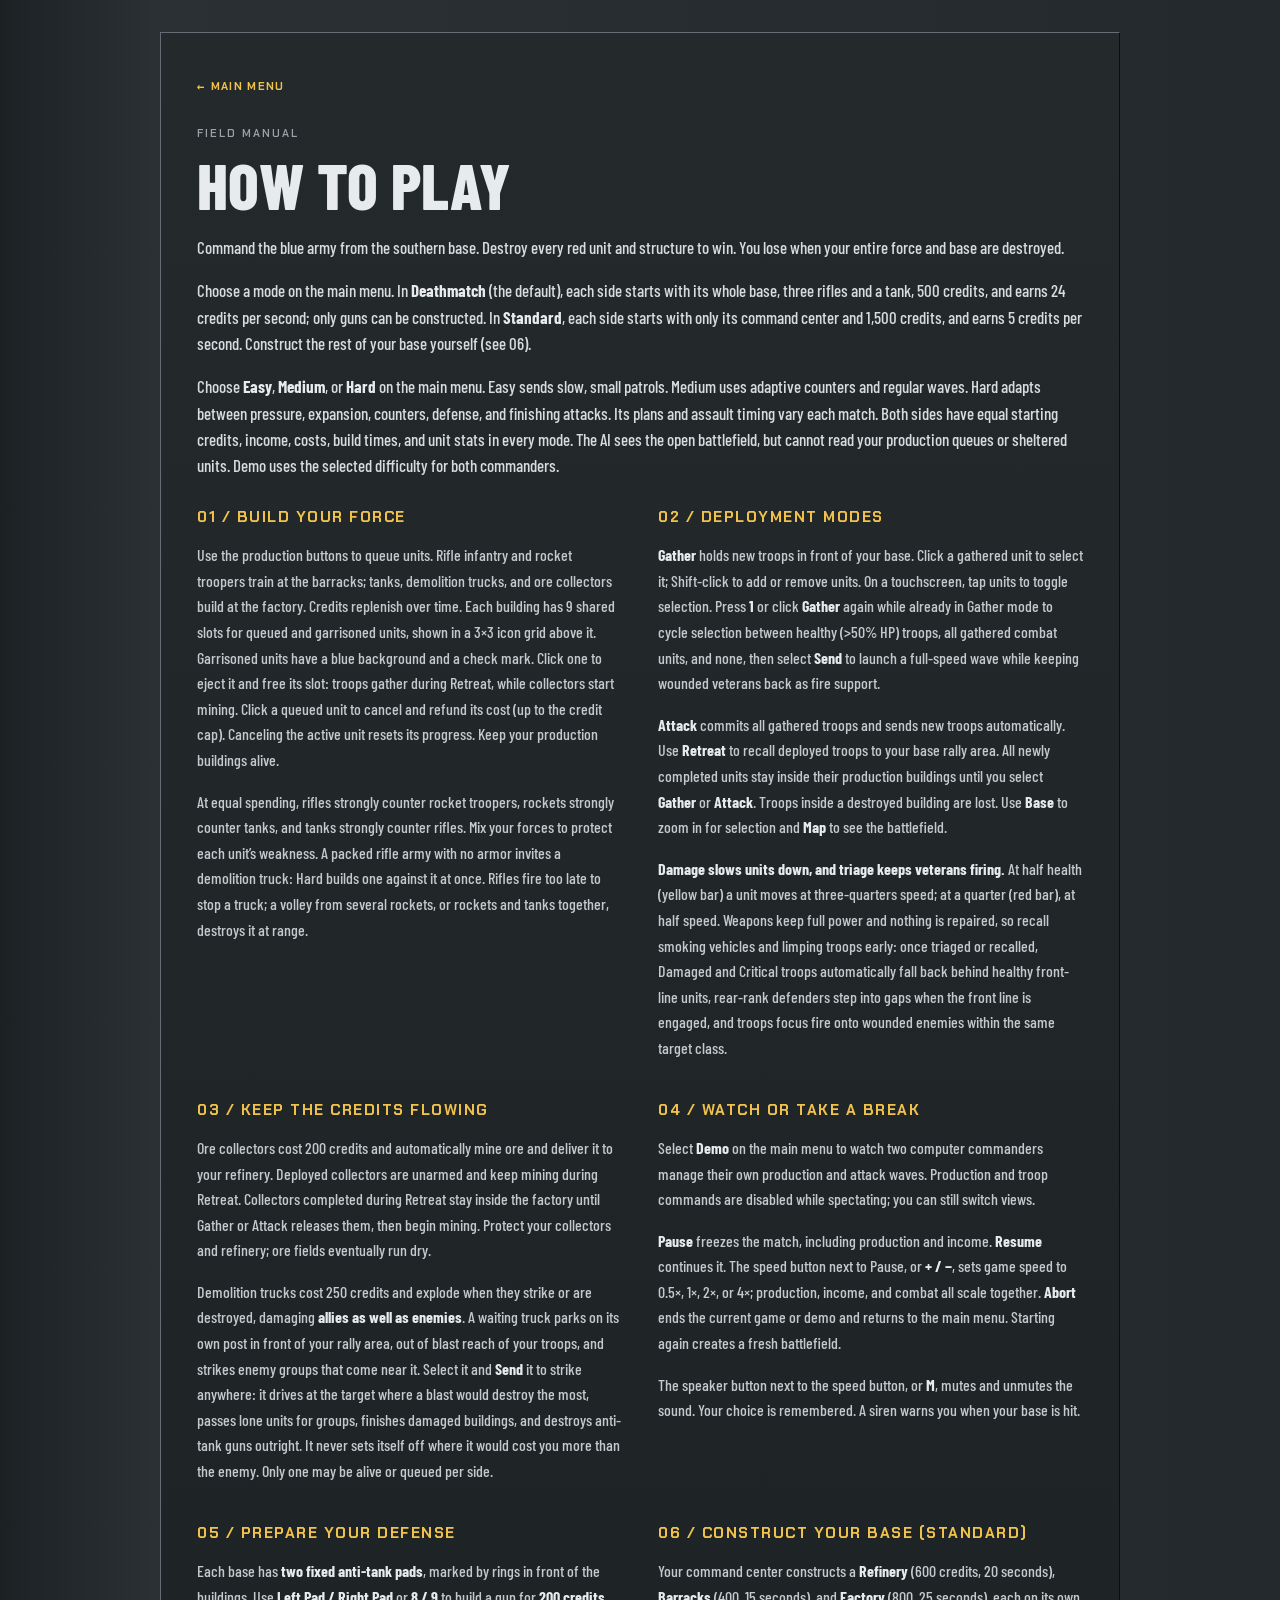
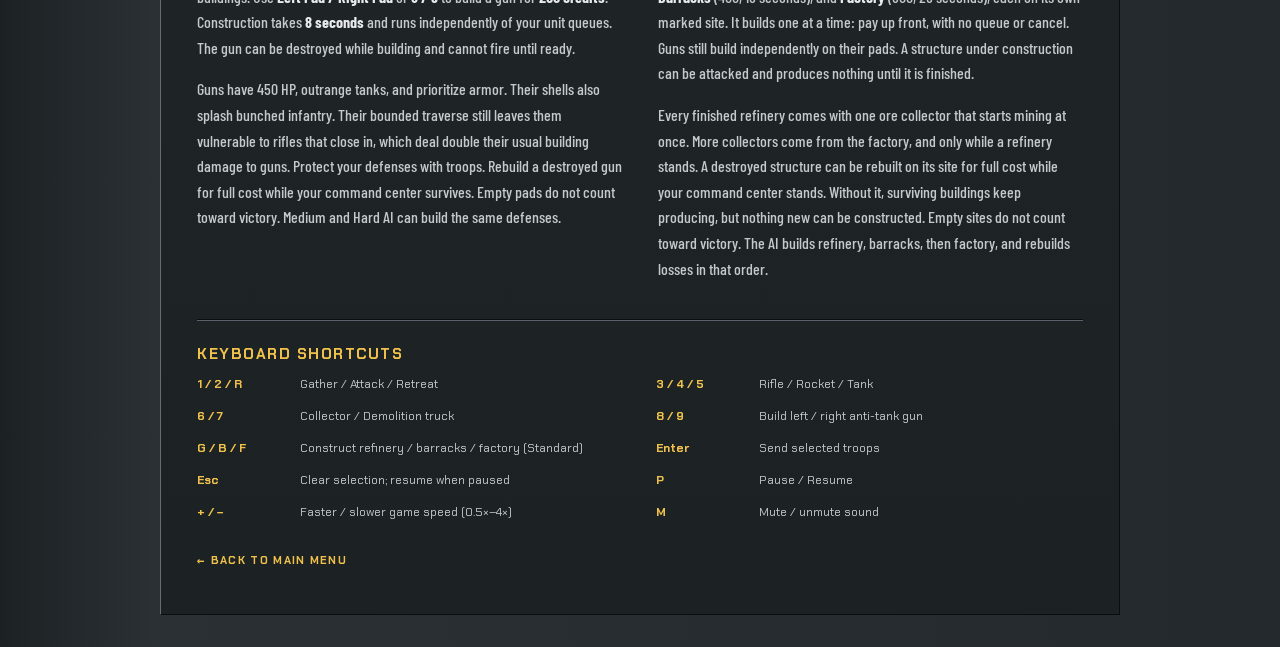
==== commit 5c8f8ddd: "Add battle-damage triage, rear-rank line support, and focus fire - Sort active gathered combat units" ====
--- a/web/help.html
+++ b/web/help.html
@@ -22,7 +22,7 @@
       <p class="menu-intro">Choose <strong>Easy</strong>, <strong>Medium</strong>, or <strong>Hard</strong> on the main menu. Easy sends slow, small patrols. Medium uses adaptive counters and regular waves. Hard adapts between pressure, expansion, counters, defense, and finishing attacks. Its plans and assault timing vary each match. Both sides have equal starting credits, income, costs, build times, and unit stats in every mode. The AI sees the open battlefield, but cannot read your production queues or sheltered units. Demo uses the selected difficulty for both commanders.</p>
       <div class="help-grid">
         <section><h2>01 / BUILD YOUR FORCE</h2><p>Use the production buttons to queue units. Rifle infantry and rocket troopers train at the barracks; tanks, demolition trucks, and ore collectors build at the factory. Credits replenish over time. Each building has 9 shared slots for queued and garrisoned units, shown in a 3×3 icon grid above it. Garrisoned units have a blue background and a check mark. Click one to eject it and free its slot: troops gather during Retreat, while collectors start mining. Click a queued unit to cancel and refund its cost (up to the credit cap). Canceling the active unit resets its progress. Keep your production buildings alive.</p><p>At equal spending, rifles strongly counter rocket troopers, rockets strongly counter tanks, and tanks strongly counter rifles. Mix your forces to protect each unit’s weakness. A packed rifle army with no armor invites a demolition truck: Hard builds one against it at once. Rifles fire too late to stop a truck; a volley from several rockets, or rockets and tanks together, destroys it at range.</p></section>
-        <section><h2>02 / DEPLOYMENT MODES</h2><p><strong>Gather</strong> holds new troops in front of your base. Click a gathered unit to select it; Shift-click to add or remove units. On a touchscreen, tap units to toggle selection. Select <strong>Send</strong> to commit those troops.</p><p><strong>Attack</strong> commits all gathered troops and sends new troops automatically. Use <strong>Retreat</strong> to recall deployed troops to your base rally area. All newly completed units stay inside their production buildings until you select <strong>Gather</strong> or <strong>Attack</strong>. Troops inside a destroyed building are lost. Use <strong>Base</strong> to zoom in for selection and <strong>Map</strong> to see the battlefield.</p><p><strong>Damage slows units down.</strong> At half health (yellow bar) a unit moves at three-quarters speed; at a quarter (red bar), at half speed. Its weapons are unaffected and nothing is repaired, so recall smoking vehicles and limping troops early.</p></section>
+        <section><h2>02 / DEPLOYMENT MODES</h2><p><strong>Gather</strong> holds new troops in front of your base. Click a gathered unit to select it; Shift-click to add or remove units. On a touchscreen, tap units to toggle selection. Press <strong>1</strong> or click <strong>Gather</strong> again while already in Gather mode to cycle selection between healthy (&gt;50% HP) troops, all gathered combat units, and none, then select <strong>Send</strong> to launch a full-speed wave while keeping wounded veterans back as fire support.</p><p><strong>Attack</strong> commits all gathered troops and sends new troops automatically. Use <strong>Retreat</strong> to recall deployed troops to your base rally area. All newly completed units stay inside their production buildings until you select <strong>Gather</strong> or <strong>Attack</strong>. Troops inside a destroyed building are lost. Use <strong>Base</strong> to zoom in for selection and <strong>Map</strong> to see the battlefield.</p><p><strong>Damage slows units down, and triage keeps veterans firing.</strong> At half health (yellow bar) a unit moves at three-quarters speed; at a quarter (red bar), at half speed. Weapons keep full power and nothing is repaired, so recall smoking vehicles and limping troops early: once triaged or recalled, Damaged and Critical troops automatically fall back behind healthy front-line units, rear-rank defenders step into gaps when the front line is engaged, and troops focus fire onto wounded enemies within the same target class.</p></section>
         <section><h2>03 / KEEP THE CREDITS FLOWING</h2><p>Ore collectors cost 200 credits and automatically mine ore and deliver it to your refinery. Deployed collectors are unarmed and keep mining during Retreat. Collectors completed during Retreat stay inside the factory until Gather or Attack releases them, then begin mining. Protect your collectors and refinery; ore fields eventually run dry.</p><p>Demolition trucks cost 250 credits and explode when they strike or are destroyed, damaging <strong>allies as well as enemies</strong>. A waiting truck parks on its own post in front of your rally area, out of blast reach of your troops, and strikes enemy groups that come near it. Select it and <strong>Send</strong> it to strike anywhere: it drives at the target where a blast would destroy the most, passes lone units for groups, finishes damaged buildings, and destroys anti-tank guns outright. It never sets itself off where it would cost you more than the enemy. Only one may be alive or queued per side.</p></section>
         <section><h2>04 / WATCH OR TAKE A BREAK</h2><p>Select <strong>Demo</strong> on the main menu to watch two computer commanders manage their own production and attack waves. Production and troop commands are disabled while spectating; you can still switch views.</p><p><strong>Pause</strong> freezes the match, including production and income. <strong>Resume</strong> continues it. The speed button next to Pause, or <strong>+ / −</strong>, sets game speed to 0.5×, 1×, 2×, or 4×; production, income, and combat all scale together. <strong>Abort</strong> ends the current game or demo and returns to the main menu. Starting again creates a fresh battlefield.</p><p>The speaker button next to the speed button, or <strong>M</strong>, mutes and unmutes the sound. Your choice is remembered. A siren warns you when your base is hit.</p></section>
         <section><h2>05 / PREPARE YOUR DEFENSE</h2><p>Each base has <strong>two fixed anti-tank pads</strong>, marked by rings in front of the buildings. Use <strong>Left Pad / Right Pad</strong> or <strong>8 / 9</strong> to build a gun for <strong>200 credits</strong>. Construction takes <strong>8 seconds</strong> and runs independently of your unit queues. The gun can be destroyed while building and cannot fire until ready.</p><p>Guns have 450 HP, outrange tanks, and prioritize armor. Their shells also splash bunched infantry. Their bounded traverse still leaves them vulnerable to rifles that close in, which deal double their usual building damage to guns. Protect your defenses with troops. Rebuild a destroyed gun for full cost while your command center survives. Empty pads do not count toward victory. Medium and Hard AI can build the same defenses.</p></section>
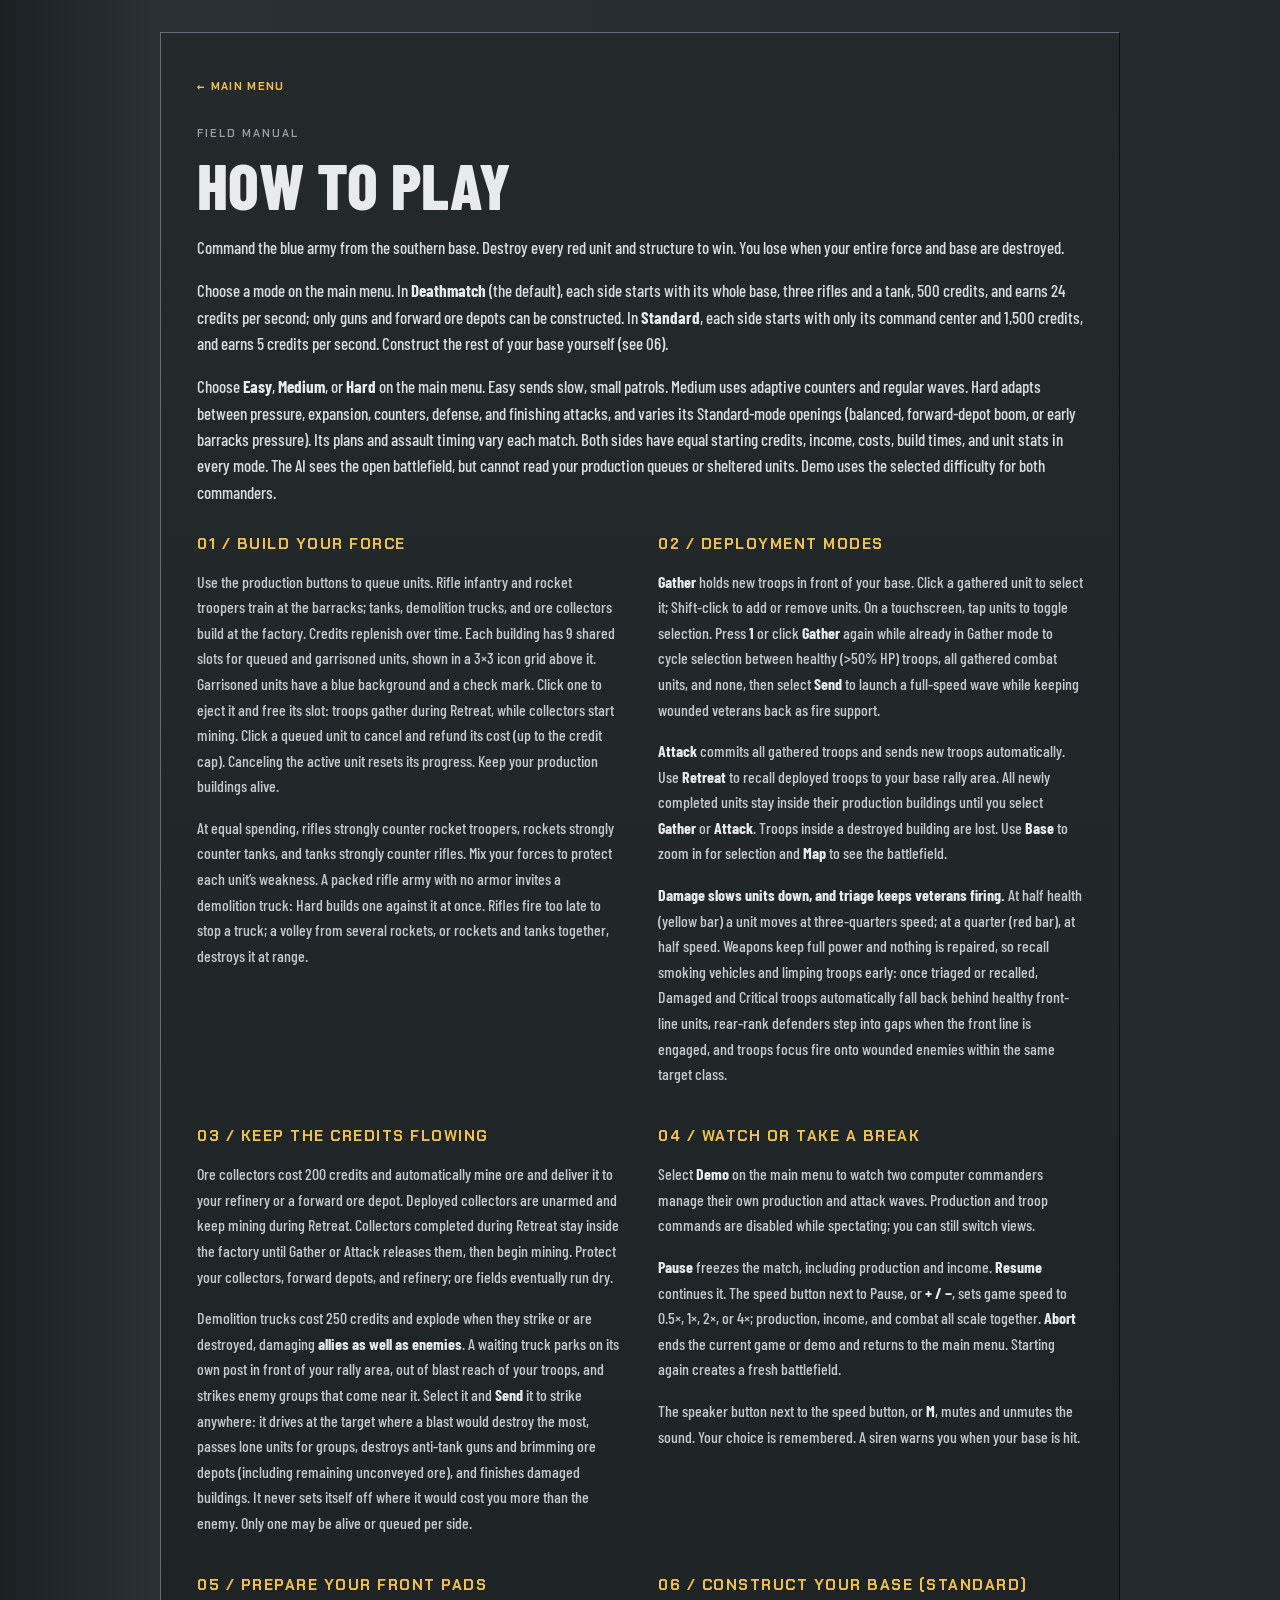
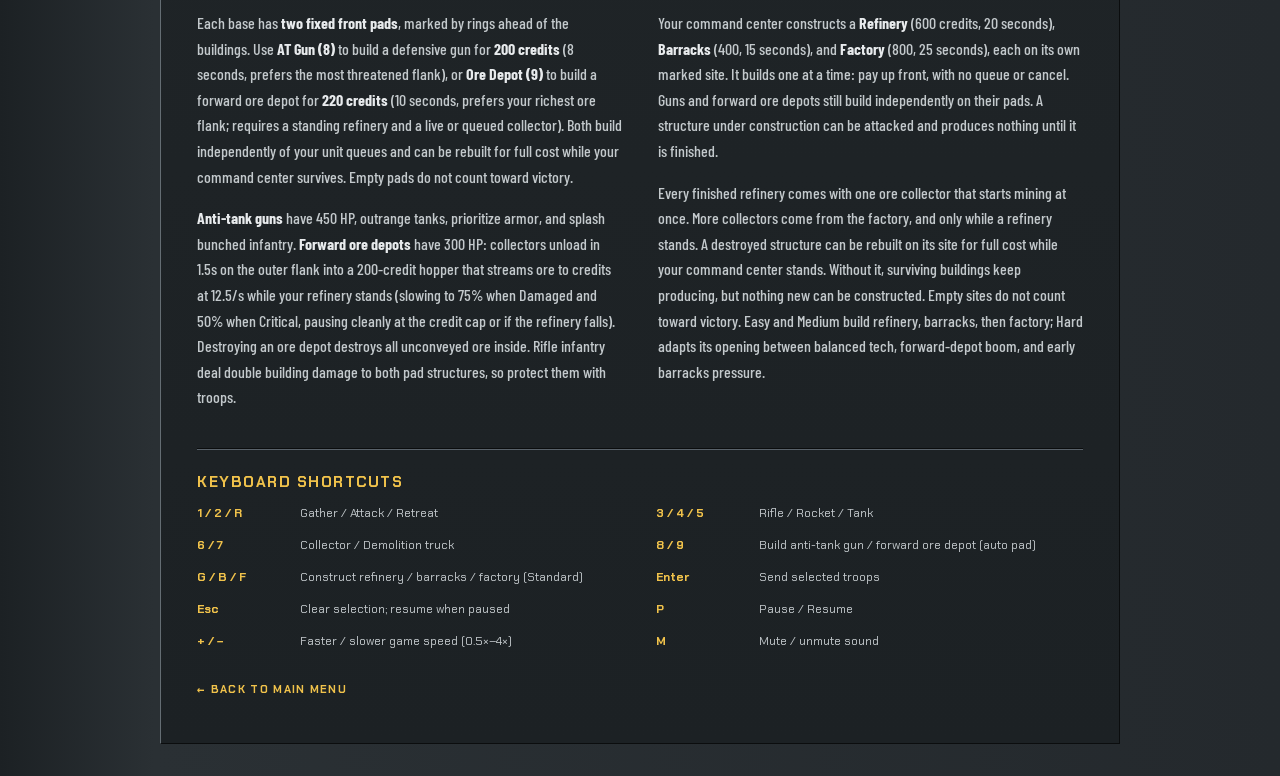
==== commit a0966b6a: "Add interactive navigation, dashboard metrics, and reporting views" ====
--- a/web/help.html
+++ b/web/help.html
@@ -18,21 +18,21 @@
       <p class="eyebrow">FIELD MANUAL</p>
       <h1>HOW TO PLAY</h1>
       <p class="menu-intro">Command the blue army from the southern base. Destroy every red unit and structure to win. You lose when your entire force and base are destroyed.</p>
-      <p class="menu-intro">Choose a mode on the main menu. In <strong>Deathmatch</strong> (the default), each side starts with its whole base, three rifles and a tank, 500 credits, and earns 24 credits per second; only guns can be constructed. In <strong>Standard</strong>, each side starts with only its command center and 1,500 credits, and earns 5 credits per second. Construct the rest of your base yourself (see 06).</p>
-      <p class="menu-intro">Choose <strong>Easy</strong>, <strong>Medium</strong>, or <strong>Hard</strong> on the main menu. Easy sends slow, small patrols. Medium uses adaptive counters and regular waves. Hard adapts between pressure, expansion, counters, defense, and finishing attacks. Its plans and assault timing vary each match. Both sides have equal starting credits, income, costs, build times, and unit stats in every mode. The AI sees the open battlefield, but cannot read your production queues or sheltered units. Demo uses the selected difficulty for both commanders.</p>
+      <p class="menu-intro">Choose a mode on the main menu. In <strong>Deathmatch</strong> (the default), each side starts with its whole base, three rifles and a tank, 500 credits, and earns 24 credits per second; only guns and forward ore depots can be constructed. In <strong>Standard</strong>, each side starts with only its command center and 1,500 credits, and earns 5 credits per second. Construct the rest of your base yourself (see 06).</p>
+      <p class="menu-intro">Choose <strong>Easy</strong>, <strong>Medium</strong>, or <strong>Hard</strong> on the main menu. Easy sends slow, small patrols. Medium uses adaptive counters and regular waves. Hard adapts between pressure, expansion, counters, defense, and finishing attacks, and varies its Standard-mode openings (balanced, forward-depot boom, or early barracks pressure). Its plans and assault timing vary each match. Both sides have equal starting credits, income, costs, build times, and unit stats in every mode. The AI sees the open battlefield, but cannot read your production queues or sheltered units. Demo uses the selected difficulty for both commanders.</p>
       <div class="help-grid">
         <section><h2>01 / BUILD YOUR FORCE</h2><p>Use the production buttons to queue units. Rifle infantry and rocket troopers train at the barracks; tanks, demolition trucks, and ore collectors build at the factory. Credits replenish over time. Each building has 9 shared slots for queued and garrisoned units, shown in a 3×3 icon grid above it. Garrisoned units have a blue background and a check mark. Click one to eject it and free its slot: troops gather during Retreat, while collectors start mining. Click a queued unit to cancel and refund its cost (up to the credit cap). Canceling the active unit resets its progress. Keep your production buildings alive.</p><p>At equal spending, rifles strongly counter rocket troopers, rockets strongly counter tanks, and tanks strongly counter rifles. Mix your forces to protect each unit’s weakness. A packed rifle army with no armor invites a demolition truck: Hard builds one against it at once. Rifles fire too late to stop a truck; a volley from several rockets, or rockets and tanks together, destroys it at range.</p></section>
         <section><h2>02 / DEPLOYMENT MODES</h2><p><strong>Gather</strong> holds new troops in front of your base. Click a gathered unit to select it; Shift-click to add or remove units. On a touchscreen, tap units to toggle selection. Press <strong>1</strong> or click <strong>Gather</strong> again while already in Gather mode to cycle selection between healthy (&gt;50% HP) troops, all gathered combat units, and none, then select <strong>Send</strong> to launch a full-speed wave while keeping wounded veterans back as fire support.</p><p><strong>Attack</strong> commits all gathered troops and sends new troops automatically. Use <strong>Retreat</strong> to recall deployed troops to your base rally area. All newly completed units stay inside their production buildings until you select <strong>Gather</strong> or <strong>Attack</strong>. Troops inside a destroyed building are lost. Use <strong>Base</strong> to zoom in for selection and <strong>Map</strong> to see the battlefield.</p><p><strong>Damage slows units down, and triage keeps veterans firing.</strong> At half health (yellow bar) a unit moves at three-quarters speed; at a quarter (red bar), at half speed. Weapons keep full power and nothing is repaired, so recall smoking vehicles and limping troops early: once triaged or recalled, Damaged and Critical troops automatically fall back behind healthy front-line units, rear-rank defenders step into gaps when the front line is engaged, and troops focus fire onto wounded enemies within the same target class.</p></section>
-        <section><h2>03 / KEEP THE CREDITS FLOWING</h2><p>Ore collectors cost 200 credits and automatically mine ore and deliver it to your refinery. Deployed collectors are unarmed and keep mining during Retreat. Collectors completed during Retreat stay inside the factory until Gather or Attack releases them, then begin mining. Protect your collectors and refinery; ore fields eventually run dry.</p><p>Demolition trucks cost 250 credits and explode when they strike or are destroyed, damaging <strong>allies as well as enemies</strong>. A waiting truck parks on its own post in front of your rally area, out of blast reach of your troops, and strikes enemy groups that come near it. Select it and <strong>Send</strong> it to strike anywhere: it drives at the target where a blast would destroy the most, passes lone units for groups, finishes damaged buildings, and destroys anti-tank guns outright. It never sets itself off where it would cost you more than the enemy. Only one may be alive or queued per side.</p></section>
+        <section><h2>03 / KEEP THE CREDITS FLOWING</h2><p>Ore collectors cost 200 credits and automatically mine ore and deliver it to your refinery or a forward ore depot. Deployed collectors are unarmed and keep mining during Retreat. Collectors completed during Retreat stay inside the factory until Gather or Attack releases them, then begin mining. Protect your collectors, forward depots, and refinery; ore fields eventually run dry.</p><p>Demolition trucks cost 250 credits and explode when they strike or are destroyed, damaging <strong>allies as well as enemies</strong>. A waiting truck parks on its own post in front of your rally area, out of blast reach of your troops, and strikes enemy groups that come near it. Select it and <strong>Send</strong> it to strike anywhere: it drives at the target where a blast would destroy the most, passes lone units for groups, destroys anti-tank guns and brimming ore depots (including remaining unconveyed ore), and finishes damaged buildings. It never sets itself off where it would cost you more than the enemy. Only one may be alive or queued per side.</p></section>
         <section><h2>04 / WATCH OR TAKE A BREAK</h2><p>Select <strong>Demo</strong> on the main menu to watch two computer commanders manage their own production and attack waves. Production and troop commands are disabled while spectating; you can still switch views.</p><p><strong>Pause</strong> freezes the match, including production and income. <strong>Resume</strong> continues it. The speed button next to Pause, or <strong>+ / −</strong>, sets game speed to 0.5×, 1×, 2×, or 4×; production, income, and combat all scale together. <strong>Abort</strong> ends the current game or demo and returns to the main menu. Starting again creates a fresh battlefield.</p><p>The speaker button next to the speed button, or <strong>M</strong>, mutes and unmutes the sound. Your choice is remembered. A siren warns you when your base is hit.</p></section>
-        <section><h2>05 / PREPARE YOUR DEFENSE</h2><p>Each base has <strong>two fixed anti-tank pads</strong>, marked by rings in front of the buildings. Use <strong>Left Pad / Right Pad</strong> or <strong>8 / 9</strong> to build a gun for <strong>200 credits</strong>. Construction takes <strong>8 seconds</strong> and runs independently of your unit queues. The gun can be destroyed while building and cannot fire until ready.</p><p>Guns have 450 HP, outrange tanks, and prioritize armor. Their shells also splash bunched infantry. Their bounded traverse still leaves them vulnerable to rifles that close in, which deal double their usual building damage to guns. Protect your defenses with troops. Rebuild a destroyed gun for full cost while your command center survives. Empty pads do not count toward victory. Medium and Hard AI can build the same defenses.</p></section>
-        <section><h2>06 / CONSTRUCT YOUR BASE (STANDARD)</h2><p>Your command center constructs a <strong>Refinery</strong> (600 credits, 20 seconds), <strong>Barracks</strong> (400, 15 seconds), and <strong>Factory</strong> (800, 25 seconds), each on its own marked site. It builds one at a time: pay up front, with no queue or cancel. Guns still build independently on their pads. A structure under construction can be attacked and produces nothing until it is finished.</p><p>Every finished refinery comes with one ore collector that starts mining at once. More collectors come from the factory, and only while a refinery stands. A destroyed structure can be rebuilt on its site for full cost while your command center stands. Without it, surviving buildings keep producing, but nothing new can be constructed. Empty sites do not count toward victory. The AI builds refinery, barracks, then factory, and rebuilds losses in that order.</p></section>
+        <section><h2>05 / PREPARE YOUR FRONT PADS</h2><p>Each base has <strong>two fixed front pads</strong>, marked by rings ahead of the buildings. Use <strong>AT Gun (8)</strong> to build a defensive gun for <strong>200 credits</strong> (8 seconds, prefers the most threatened flank), or <strong>Ore Depot (9)</strong> to build a forward ore depot for <strong>220 credits</strong> (10 seconds, prefers your richest ore flank; requires a standing refinery and a live or queued collector). Both build independently of your unit queues and can be rebuilt for full cost while your command center survives. Empty pads do not count toward victory.</p><p><strong>Anti-tank guns</strong> have 450 HP, outrange tanks, prioritize armor, and splash bunched infantry. <strong>Forward ore depots</strong> have 300 HP: collectors unload in 1.5s on the outer flank into a 200-credit hopper that streams ore to credits at 12.5/s while your refinery stands (slowing to 75% when Damaged and 50% when Critical, pausing cleanly at the credit cap or if the refinery falls). Destroying an ore depot destroys all unconveyed ore inside. Rifle infantry deal double building damage to both pad structures, so protect them with troops.</p></section>
+        <section><h2>06 / CONSTRUCT YOUR BASE (STANDARD)</h2><p>Your command center constructs a <strong>Refinery</strong> (600 credits, 20 seconds), <strong>Barracks</strong> (400, 15 seconds), and <strong>Factory</strong> (800, 25 seconds), each on its own marked site. It builds one at a time: pay up front, with no queue or cancel. Guns and forward ore depots still build independently on their pads. A structure under construction can be attacked and produces nothing until it is finished.</p><p>Every finished refinery comes with one ore collector that starts mining at once. More collectors come from the factory, and only while a refinery stands. A destroyed structure can be rebuilt on its site for full cost while your command center stands. Without it, surviving buildings keep producing, but nothing new can be constructed. Empty sites do not count toward victory. Easy and Medium build refinery, barracks, then factory; Hard adapts its opening between balanced tech, forward-depot boom, and early barracks pressure.</p></section>
       </div>
       <section class="shortcut-section"><h2>KEYBOARD SHORTCUTS</h2><dl class="shortcuts">
         <div><dt>1 / 2 / R</dt><dd>Gather / Attack / Retreat</dd></div>
         <div><dt>3 / 4 / 5</dt><dd>Rifle / Rocket / Tank</dd></div>
         <div><dt>6 / 7</dt><dd>Collector / Demolition truck</dd></div>
-        <div><dt>8 / 9</dt><dd>Build left / right anti-tank gun</dd></div>
+        <div><dt>8 / 9</dt><dd>Build anti-tank gun / forward ore depot (auto pad)</dd></div>
         <div><dt>G / B / F</dt><dd>Construct refinery / barracks / factory (Standard)</dd></div>
         <div><dt>Enter</dt><dd>Send selected troops</dd></div>
         <div><dt>Esc</dt><dd>Clear selection; resume when paused</dd></div>
--- a/web/style.css
+++ b/web/style.css
@@ -125,10 +125,10 @@
 .cameo-art-refinery::after{background-image:url("data:image/svg+xml,%3Csvg xmlns='http://www.w3.org/2000/svg' viewBox='0 0 80 60'%3E%3Crect y='44' width='80' height='16' fill='%23262b22'/%3E%3Crect x='14' y='18' width='16' height='28' rx='3' fill='%237d8a92'/%3E%3Crect x='14' y='18' width='16' height='5' fill='%23a7b3ba'/%3E%3Crect x='32' y='28' width='34' height='18' fill='%235f6b72'/%3E%3Crect x='38' y='33' width='22' height='8' fill='%23c9a43a'/%3E%3Crect x='36' y='20' width='4' height='9' fill='%234a555b'/%3E%3C/svg%3E")}
 .cameo-art-barracks::after{background-image:url("data:image/svg+xml,%3Csvg xmlns='http://www.w3.org/2000/svg' viewBox='0 0 80 60'%3E%3Crect y='44' width='80' height='16' fill='%23262b22'/%3E%3Cpath d='M12 46V26L40 14L68 26V46Z' fill='%236f7a64'/%3E%3Cpath d='M12 26L40 14L68 26' stroke='%23a2ad93' stroke-width='3' fill='none'/%3E%3Crect x='33' y='32' width='14' height='14' fill='%232b302a'/%3E%3Crect x='56' y='6' width='2' height='16' fill='%23c9ccc4'/%3E%3Cpath d='M58 6h10l-3 3l3 3h-10z' fill='%234a8be6'/%3E%3C/svg%3E")}
 .cameo-art-factory::after{background-image:url("data:image/svg+xml,%3Csvg xmlns='http://www.w3.org/2000/svg' viewBox='0 0 80 60'%3E%3Crect y='44' width='80' height='16' fill='%23262b22'/%3E%3Cpath d='M8 46V24L22 16V24L36 16V24L50 16V24H72V46Z' fill='%236c757b'/%3E%3Crect x='58' y='6' width='7' height='18' fill='%234f585e'/%3E%3Crect x='14' y='32' width='22' height='14' fill='%232a2f33'/%3E%3Cpath d='M14 36h22M14 40h22' stroke='%234b5359' stroke-width='1.5'/%3E%3Crect x='44' y='30' width='20' height='6' fill='%23c9a43a'/%3E%3C/svg%3E")}
+.cameo-art-ore-depot::after{background-image:url("data:image/svg+xml,%3Csvg xmlns='http://www.w3.org/2000/svg' viewBox='0 0 80 60'%3E%3Crect y='44' width='80' height='16' fill='%23262b22'/%3E%3Crect x='14' y='38' width='52' height='8' fill='%234f585e'/%3E%3Cpolygon points='20,38 24,22 56,22 60,38' fill='%236c757b'/%3E%3Cpolygon points='26,22 33,12 41,15 49,11 54,22' fill='%23e5b64a'/%3E%3Cpolygon points='31,22 37,15 44,18 50,15 52,22' fill='%23ffdc77'/%3E%3Crect x='22' y='21' width='36' height='4' fill='%238c99a0'/%3E%3Cpolygon points='56,28 69,34 69,38 56,38' fill='%237d8a92'/%3E%3Crect x='18' y='35' width='44' height='3' fill='%23c9a43a'/%3E%3C/svg%3E")}
 .structure-cameo{display:none}
 .standard-mode .structure-cameo{display:block}
 .standard-mode .build-grid>.cameo-blank{display:none}
-#defense-1 .cameo-icon{transform:scaleX(-1)}
 .cameo-name{position:absolute;left:2px;right:2px;bottom:3px;z-index:3;font:700 11px/1 'Barlow Condensed','Arial Narrow',sans-serif;letter-spacing:.03em;text-align:center;white-space:nowrap;color:#fffde8;text-shadow:-1px -1px 0 #000,1px -1px 0 #000,-1px 1px 0 #000,1px 1px 0 #000,0 2px 1px #000}
 .cameo-cost{position:absolute;right:4px;top:4px;z-index:3;padding:1px 3px;background:rgba(7,10,12,.72);font:700 11px/1 'Barlow Condensed',sans-serif;letter-spacing:.02em;color:var(--gold-hi);text-shadow:0 1px 1px #000}
 .cameo-key{position:absolute;left:4px;top:4px;z-index:3;padding:1px 3px;background:rgba(7,10,12,.72);border:1px solid rgba(168,180,190,.28);font:700 9px/1 'Chakra Petch',sans-serif;color:#d7dcdf;text-shadow:0 1px 1px #000}
